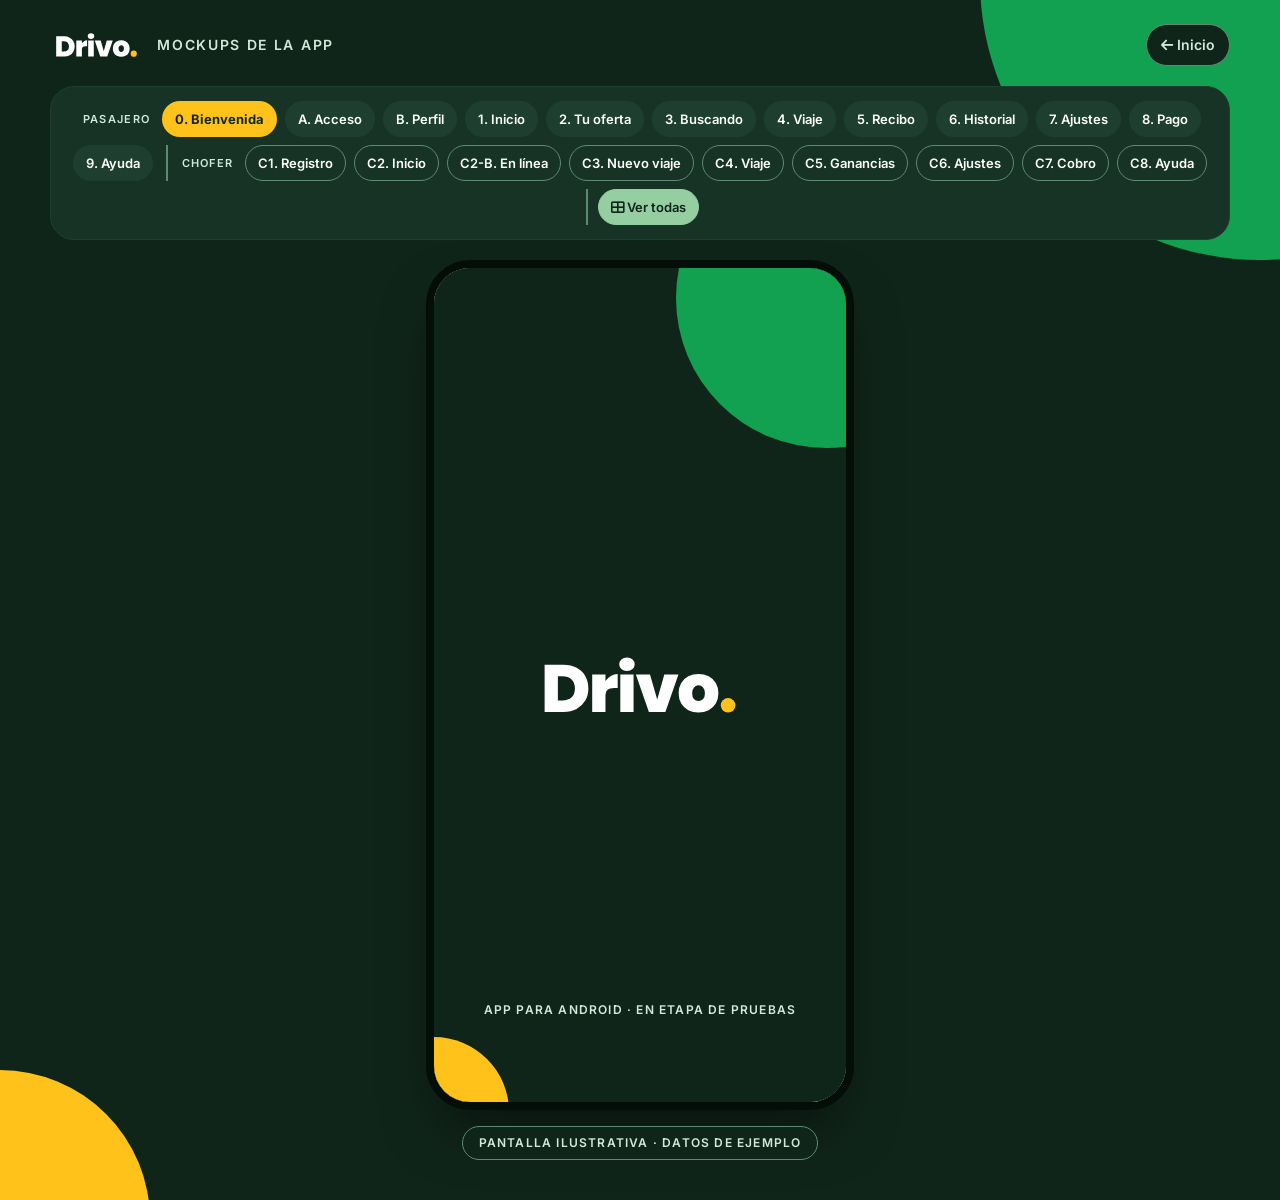
==== mockups.html @ 8c5a0e35 "Pantallas de ejemplo Drivo" ====
<!DOCTYPE html>
<html lang="es-MX" data-theme="light">
<head>
    <meta charset="UTF-8">
    <meta name="viewport" content="width=device-width, initial-scale=1.0">
    <title>Drivo · Mockups de la app</title>
    <link rel="icon" href="brand/logos/drivo-favicon.svg" type="image/svg+xml">
    <link rel="icon" href="brand/logos/drivo-favicon-32.png" sizes="32x32" type="image/png">
    <link rel="apple-touch-icon" href="brand/logos/drivo-favicon-192.png">
    <link rel="stylesheet" href="brand/drivo-tokens.css">
    <link rel="stylesheet" href="https://cdnjs.cloudflare.com/ajax/libs/font-awesome/6.4.0/css/all.min.css">
    <style>
        /* Fuentes de marca, autoalojadas (Poppins display · Inter texto) */
        @font-face { font-family: 'Poppins'; font-weight: 600; font-display: swap; src: url(brand/fonts/Poppins-SemiBold.woff2) format('woff2'); }
        @font-face { font-family: 'Poppins'; font-weight: 700; font-display: swap; src: url(brand/fonts/Poppins-Bold.woff2) format('woff2'); }
        @font-face { font-family: 'Poppins'; font-weight: 800; font-display: swap; src: url(brand/fonts/Poppins-ExtraBold.woff2) format('woff2'); }
        @font-face { font-family: 'Inter'; font-weight: 400; font-display: swap; src: url(brand/fonts/Inter-400.woff2) format('woff2'); }
        @font-face { font-family: 'Inter'; font-weight: 500; font-display: swap; src: url(brand/fonts/Inter-500.woff2) format('woff2'); }
        @font-face { font-family: 'Inter'; font-weight: 600; font-display: swap; src: url(brand/fonts/Inter-600.woff2) format('woff2'); }
        @font-face { font-family: 'Inter'; font-weight: 700; font-display: swap; src: url(brand/fonts/Inter-700.woff2) format('woff2'); }

        /* Alias locales -> tokens Drivo. Se declaran también en [data-theme] para que
           cada pantalla resuelva su tema (pasajero = claro, chofer = oscuro). */
        :root, [data-theme] {
            --bg: var(--drivo-surface);
            --surface: var(--drivo-surface-container);
            --surface-elevated: var(--drivo-surface-container-high);
            --primary: var(--drivo-primary);
            --on-primary: var(--drivo-on-primary);
            --primary-container: var(--drivo-primary-container);
            --on-primary-container: var(--drivo-on-primary-container);
            --danger: var(--drivo-error);
            --on-danger: var(--drivo-on-error);
            --danger-container: var(--drivo-error-container);
            --on-danger-container: var(--drivo-on-error-container);
            --text-main: var(--drivo-on-surface);
            --text-muted: var(--drivo-on-surface-variant);
            --border: var(--drivo-outline-variant);
            --outline: var(--drivo-outline);
            --chip-outline: var(--drivo-outline-chip);
            --radius-lg: var(--drivo-radius-lg);
            --radius-md: var(--drivo-radius-md);
            --radius-sm: var(--drivo-radius-sm);
            --transition: all var(--drivo-duration-medium) var(--drivo-easing-standard);
            color: var(--text-main);
        }
        :root, [data-theme="light"] {
            --price: var(--drivo-on-surface);
            --star: var(--drivo-yellow-700);
            --map: var(--drivo-mockup-map-light);
            --road: var(--drivo-neutral-0);
            --road-minor: var(--drivo-mockup-map-light-road);
            --route: var(--drivo-green-700);
            --dest: var(--drivo-green-950);
            --sheet: var(--drivo-surface);
            --sheet-shadow: 0 -8px 24px rgba(16, 37, 26, .12);
            --status-ok-bg: var(--drivo-success-container);
            --status-ok-fg: var(--drivo-success-onContainer);
        }
        [data-theme="dark"] {
            --price: var(--drivo-secondary);
            --star: var(--drivo-yellow-500);
            --map: var(--drivo-mockup-map-dark);
            --road: var(--drivo-mockup-map-dark-road);
            --road-minor: var(--drivo-mockup-map-dark-road-minor);
            --route: var(--drivo-green-300);
            --dest: var(--drivo-neutral-0);
            --sheet: var(--drivo-surface-container);
            --sheet-shadow: none;
            --status-ok-bg: var(--drivo-green-800);
            --status-ok-fg: var(--drivo-green-100);
        }

        * {
            margin: 0; padding: 0; box-sizing: border-box;
            font-family: var(--drivo-font-text);
            -webkit-tap-highlight-color: transparent;
        }
        h1, h2, h3, h4 { font-family: var(--drivo-font-display); font-weight: 700; letter-spacing: -.01em; }
        .price, .num { font-family: var(--drivo-font-text); font-variant-numeric: tabular-nums; font-feature-settings: 'tnum' 1; }
        .price { font-weight: 700; color: var(--price); letter-spacing: -.01em; }
        :focus-visible { outline: 3px solid var(--drivo-brand-green); outline-offset: 2px; border-radius: 8px; }

        body {
            background-color: var(--drivo-brand-night); color: var(--drivo-neutral-0);
            display: flex; flex-direction: column; justify-content: center; align-items: center;
            min-height: 100vh; padding: 24px 16px 40px; position: relative; overflow-x: hidden;
        }
        .blob { position: absolute; border-radius: 50%; z-index: 0; pointer-events: none; }
        .page-blobs { position: absolute; inset: 0; overflow: hidden; z-index: 0; pointer-events: none; }
        .page-head, .mockup-nav, #app-container, .legend, #gallery { position: relative; z-index: 1; }

        /* Encabezado de la página */
        .page-head { width: 100%; max-width: 1180px; display: flex; align-items: center; justify-content: space-between; gap: 16px; margin-bottom: 20px; }
        .page-head .brand { display: flex; align-items: center; gap: 14px; color: var(--drivo-neutral-0); text-decoration: none; }
        .page-head .brand img { height: 36px; display: block; }
        .page-head .brand span { font: 600 14px/20px var(--drivo-font-text); color: var(--drivo-brand-mint); letter-spacing: .12em; text-transform: uppercase; }
        .page-head .back { background: var(--drivo-brand-night); color: var(--drivo-brand-mint); font: 600 14px/20px var(--drivo-font-text); text-decoration: none; padding: 10px 14px; border-radius: var(--drivo-radius-full); border: 1px solid var(--drivo-outline-chip-dark); }
        .page-head .back:hover { background: #173326; }
        .page-head :focus-visible { outline-color: var(--drivo-brand-yellow); }

        /* Mockup Controller Tab */
        .mockup-nav {
            display: flex; flex-wrap: wrap; justify-content: center; align-items: center; gap: 8px;
            margin-bottom: 20px; background: #173326; border: 1px solid #1E3F2F; padding: 14px; border-radius: var(--drivo-radius-lg);
            max-width: 1180px; z-index: 100;
        }
        .mockup-nav .nav-label { font: 600 11px/16px var(--drivo-font-text); letter-spacing: .12em; text-transform: uppercase; color: var(--drivo-brand-mint); padding: 0 4px; }
        .mockup-nav button {
            background: #1E3F2F; color: var(--drivo-neutral-0); border: 1px solid transparent; padding: 8px 12px; min-height: 36px;
            border-radius: var(--drivo-radius-full); cursor: pointer; font: 600 13px/18px var(--drivo-font-text);
            transition: background var(--drivo-duration-short) var(--drivo-easing-standard);
        }
        .mockup-nav button:hover { background: #254c39; }
        .mockup-nav button.active-nav { background: var(--drivo-brand-yellow); color: var(--drivo-brand-night); font-weight: 700; }
        .mockup-nav .nav-group { display: inline-flex; flex-wrap: wrap; gap: 8px; align-items: center; border-left: 2px solid var(--drivo-outline-chip-dark); padding-left: 10px; margin-left: 5px; }
        .mockup-nav .nav-group button { background: transparent; border-color: var(--drivo-outline-chip-dark); }
        .mockup-nav .nav-group button:hover { background: #1E3F2F; }
        .mockup-nav .nav-group button.active-nav { background: var(--drivo-brand-yellow); border-color: var(--drivo-brand-yellow); }
        .mockup-nav .nav-group button.view-toggle { background: var(--drivo-green-300); border-color: var(--drivo-green-300); color: var(--drivo-brand-night); }
        .mockup-nav :focus-visible { outline-color: var(--drivo-brand-yellow); }

        .legend { background: var(--drivo-brand-night); margin-top: 16px; font: 600 12px/16px var(--drivo-font-text); letter-spacing: .1em; text-transform: uppercase; color: var(--drivo-brand-mint); border: 1px solid var(--drivo-outline-chip-dark); border-radius: var(--drivo-radius-full); padding: 8px 16px; }

        /* Mobile Container */
        #app-container {
            width: 100%; max-width: 428px; height: 850px;
            background-color: var(--bg); position: relative; overflow: hidden;
            box-shadow: 0 30px 60px -20px rgba(0,0,0,.6); border-radius: 44px; border: 8px solid var(--drivo-mockup-device);
        }

        /* Screens */
        .screen {
            display: none; position: absolute; top: 0; left: 0; width: 100%; height: 100%;
            flex-direction: column; background-color: var(--bg); color: var(--text-main);
            animation: fadeIn var(--drivo-duration-medium) var(--drivo-easing-emphasized-decelerate);
        }
        .screen.active { display: flex; }

        @keyframes fadeIn {
            from { opacity: 0; transform: scale(0.98); }
            to { opacity: 1; transform: scale(1); }
        }

        /* Mapa ilustrativo (color.mockup.*) */
        .map-bg {
            position: absolute; top: 0; left: 0; width: 100%; height: 100%;
            background:
                linear-gradient(8deg, transparent 0 46%, var(--road) 46% 48.5%, transparent 48.5% 100%),
                linear-gradient(-6deg, transparent 0 72%, var(--road) 72% 74%, transparent 74% 100%),
                linear-gradient(94deg, transparent 0 22%, var(--road) 22% 25%, transparent 25% 100%),
                linear-gradient(84deg, transparent 0 70%, var(--road) 70% 72.5%, transparent 72.5% 100%),
                repeating-linear-gradient(0deg, transparent 0 79px, var(--road-minor) 79px 83px),
                repeating-linear-gradient(90deg, transparent 0 99px, var(--road-minor) 99px 103px);
            background-color: var(--map); z-index: 0; overflow: hidden;
        }
        .map-blur { filter: blur(3px); }
        .map-car { position: absolute; width: 44px; height: 44px; margin: -22px 0 0 -22px; border-radius: 50%; border: 2px solid var(--route); display: flex; align-items: center; justify-content: center; font-size: 18px; box-shadow: 0 2px 8px rgba(16,37,26,.25); }

        /* General UI Components */
        .top-bar { display: flex; justify-content: space-between; align-items: center; padding: 20px; z-index: 10; position: relative; }
        .btn-icon { width: 48px; height: 48px; border-radius: 50%; background: var(--sheet); border: 1px solid var(--border); display: flex; justify-content: center; align-items: center; font-size: 1.1rem; cursor: pointer; color: var(--text-main); box-shadow: 0 4px 12px rgba(16,37,26,.10); flex: none; }
        .bottom-sheet {
            position: absolute; bottom: 0; left: 0; width: 100%;
            background: var(--sheet); border-top-left-radius: var(--radius-lg); border-top-right-radius: var(--radius-lg);
            padding: 20px 20px 24px; box-shadow: var(--sheet-shadow); z-index: 10;
        }
        .sheet-handle { width: 40px; height: 4px; background: var(--border); border-radius: 4px; margin: 0 auto 16px auto; }
        .btn-primary { width: 100%; min-height: var(--drivo-button-height); padding: 14px 20px; background: var(--primary); color: var(--on-primary); border: none; border-radius: var(--drivo-radius-full); font: 700 16px/24px var(--drivo-font-text); cursor: pointer; transition: var(--transition); }
        .btn-primary:hover { filter: brightness(1.06); }
        .btn-secondary { background: var(--surface-elevated); color: var(--text-main); }
        .btn-danger { background: var(--drivo-error-fg); color: var(--drivo-neutral-0); }
        .btn-outline { background: transparent; color: var(--text-main); border: 1.5px solid var(--outline); }

        /* Forms & Inputs */
        .input-group { margin-bottom: 20px; }
        .input-group label, .field-label { display: block; color: var(--text-muted); margin-bottom: 8px; font: 600 14px/20px var(--drivo-font-text); }
        .input-control { width: 100%; min-height: 48px; background: var(--bg); border: 1.5px solid var(--outline); color: var(--text-main); padding: 12px 14px; border-radius: var(--radius-sm); font: 400 16px/24px var(--drivo-font-text); outline: none; }
        .input-control::placeholder { color: var(--drivo-neutral-500); }
        [data-theme="dark"] .input-control { background: var(--surface); }
        [data-theme="dark"] .input-control::placeholder { color: var(--drivo-neutral-300); }
        .input-control:focus { border-color: var(--primary); box-shadow: 0 0 0 3px color-mix(in srgb, var(--drivo-brand-green) 35%, transparent); }

        /* Animations */
        @keyframes pulseMarker { 0% { transform: scale(1); opacity: 0.8; } 50% { transform: scale(1.5); opacity: 0.2; } 100% { transform: scale(1); opacity: 0.8; } }
        .radar-pulse-container { width: 120px; height: 120px; position: absolute; top: 40%; left: 50%; transform: translate(-50%, -50%); }
        .radar-ring { width: 100%; height: 100%; border-radius: 50%; background: var(--drivo-brand-green); position: absolute; opacity: 0; animation: radar-anim 2.5s infinite ease-out; }
        .radar-ring:nth-child(2) { animation-delay: 0.8s; }
        .radar-ring:nth-child(3) { animation-delay: 1.6s; }
        @keyframes radar-anim { 0% { transform: scale(0.1); opacity: 0.5; } 100% { transform: scale(3); opacity: 0; } }

        .pulse-logo { animation: splashPulse 2s infinite alternate var(--drivo-easing-standard); }
        @keyframes splashPulse { 0% { transform: scale(0.97); } 100% { transform: scale(1.03); } }

        /* Side Menu */
        .side-menu {
            position: absolute; top: 0; left: -100%; width: 292px; height: 100%;
            z-index: 100; transition: left var(--drivo-duration-medium) var(--drivo-easing-standard);
            display: flex; flex-direction: column; box-shadow: 8px 0 24px rgba(0,0,0,0.3);
        }
        .side-menu.open { left: 0; }
        .side-menu > div { background: var(--bg); padding: 20px; }
        .menu-overlay { position: absolute; top: 0; left: 0; width: 100%; height: 100%; background: rgba(10,23,17,0.55); z-index: 99; display: none; }
        .menu-overlay.open { display: block; }
        .menu-header { display: flex; align-items: center; gap: 15px; margin-bottom: 24px; margin-top: 20px; }
        .menu-item { display: flex; align-items: center; gap: 15px; padding: 14px 0; min-height: 48px; border-bottom: 1px solid var(--border); color: var(--text-main); cursor: pointer; font: 500 16px/24px var(--drivo-font-text); }
        .menu-item i { color: var(--text-muted); width: 24px; text-align: center; }
        .menu-item .sub { display: block; font: 400 12px/16px var(--drivo-font-text); color: var(--text-muted); margin-top: 2px; }
        .accent-link, .accent-link i { color: var(--primary) !important; font-weight: 700; }
        .danger-link, .danger-link i { color: var(--danger) !important; }

        .avatar { border-radius: 50%; background: var(--primary-container); color: var(--on-primary-container); display: flex; justify-content: center; align-items: center; flex: none; }
        .avatar-neutral { background: var(--surface-elevated); color: var(--text-muted); }
        .star { color: var(--star); }
        .muted { color: var(--text-muted); }
        .section-label { color: var(--text-muted); margin-bottom: 12px; text-transform: uppercase; font: 600 12px/16px var(--drivo-font-text); letter-spacing: .1em; }
        .pill { display: inline-flex; align-items: center; gap: 6px; border-radius: var(--drivo-radius-full); padding: 4px 10px; font: 700 12px/16px var(--drivo-font-text); }
        .pill-ok { background: var(--status-ok-bg); color: var(--status-ok-fg); }
        .pill-neutral { background: var(--surface-elevated); color: var(--text-main); }
        .pill-danger { background: var(--danger-container); color: var(--on-danger-container); }
        .pill-yellow { background: var(--drivo-brand-yellow); color: var(--drivo-brand-night); }

        /* Specific Passenger UI elements */
        .search-bar { background: var(--surface); border: 1px solid var(--border); border-radius: var(--radius-md); padding: 16px; min-height: 56px; display: flex; align-items: center; gap: 12px; color: var(--text-muted); cursor: pointer; margin-bottom: 12px; font: 500 16px/24px var(--drivo-font-text); }
        .fav-item { display: flex; align-items: center; gap: 16px; padding: 12px 0; border-bottom: 1px solid var(--border); cursor: pointer; }
        .fav-item h4 { font: 600 16px/24px var(--drivo-font-text); }
        .fav-item p { color: var(--text-muted); font-size: 0.85rem; }
        .fav-icon { width: 40px; height: 40px; border-radius: 50%; background: var(--primary-container); color: var(--on-primary-container); display: flex; justify-content: center; align-items: center; flex: none; }
        .route-inputs { background: var(--sheet); margin: 0 20px; padding: 12px 16px; border-radius: var(--radius-md); z-index: 10; position: relative; box-shadow: 0 4px 12px rgba(16,37,26,.10); }
        .input-row { display: flex; align-items: center; gap: 12px; padding: 8px 0; }
        .input-row input { flex: 1; background: transparent; border: none; color: var(--text-main); font: 600 15px/22px var(--drivo-font-text); outline: none; }
        .dot { width: 10px; height: 10px; border-radius: 50%; flex: none; display: inline-block; }
        .dot-origin { background: var(--route); }
        .dot-dest { background: var(--dest); }
        .offer-head { display: flex; justify-content: space-between; align-items: center; font: 400 14px/20px var(--drivo-font-text); color: var(--text-muted); }
        .min-chip { background: var(--primary-container); color: var(--on-primary-container); }
        .stepper { display: flex; align-items: center; justify-content: space-between; margin: 6px 0 4px; }
        .step-btn { width: 56px; height: 56px; border-radius: 50%; border: 1.5px solid var(--chip-outline); background: transparent; color: var(--text-main); font-size: 1.2rem; cursor: pointer; display: flex; align-items: center; justify-content: center; }
        .step-btn:hover { background: var(--surface); }
        .price-large { font: var(--drivo-type-price-large); font-variant-numeric: tabular-nums; font-size: 48px; line-height: 56px; }
        .slider-container { margin: 8px 0 12px; }
        input[type=range] { width: 100%; accent-color: var(--primary); }
        .range-legend { display: flex; justify-content: space-between; color: var(--text-muted); font-size: 0.8rem; margin-top: 4px; }
        .cash-pill { display: flex; gap: 8px; align-items: center; justify-content: center; min-height: 44px; border-radius: var(--radius-sm); background: var(--primary-container); color: var(--on-primary-container); font: 700 14px/20px var(--drivo-font-text); margin-bottom: 12px; }
        .driver-card { background: var(--sheet); border: 1px solid var(--border); border-radius: var(--radius-md); padding: 20px; margin-bottom: 16px; }
        .list-card { background: var(--surface); border: none; }
        .btn-reject, .btn-accept { flex: 1; min-height: 52px; padding: 14px; border-radius: var(--drivo-radius-full); font: 700 15px/20px var(--drivo-font-text); border: none; cursor: pointer; }
        .btn-reject { background: var(--surface-elevated); color: var(--text-main); margin-right: 10px; }
        .btn-accept { background: var(--primary); color: var(--on-primary); }
        .btn-sos { background: var(--drivo-error-fg); color: var(--drivo-neutral-0); border: none; border-radius: var(--drivo-radius-full); padding: 12px 18px; min-height: 48px; font: 700 14px/20px var(--drivo-font-text); z-index: 10; cursor: pointer; }
        .action-row { display: flex; justify-content: space-between; margin: 16px 0; gap: 10px; }
        .action-btn { flex: 1; background: var(--surface); min-height: 48px; padding: 12px; border-radius: var(--radius-sm); text-align: center; font: 600 14px/20px var(--drivo-font-text); cursor: pointer; }
        .action-btn i { color: var(--primary); }
        .offers-list { max-height: 500px; overflow-y: auto; padding: 10px 0; -ms-overflow-style: none; scrollbar-width: none; }
        .offers-list::-webkit-scrollbar { display: none; }
        .compact-card { padding: 15px; margin-bottom: 12px; box-shadow: 0 4px 15px rgba(0,0,0,0.15); }
        .stars-container { display: flex; justify-content: center; gap: 10px; margin: 15px 0; font-size: 2.3rem; color: var(--drivo-neutral-300); cursor: pointer; }
        .stars-container i.active { color: var(--star); }
        .chip-time { white-space: nowrap; flex: none; background: var(--primary); color: var(--on-primary); padding: 4px 10px; border-radius: var(--drivo-radius-full); font: 700 13px/18px var(--drivo-font-text); }

        /* Splash & Auth */
        .splash-container { display: flex; flex-direction: column; justify-content: center; align-items: center; height: 100%; background: var(--drivo-brand-night); position: relative; overflow: hidden; }
        .splash-container .splash-logo { width: 220px; display: block; }
        .splash-foot { position: absolute; bottom: 84px; left: 0; right: 0; text-align: center; color: var(--drivo-brand-mint); font: 600 12px/16px var(--drivo-font-text); letter-spacing: .1em; text-transform: uppercase; }
        .otp-container { display: flex; justify-content: space-between; gap: 10px; margin: 12px 0; }
        .otp-box { width: 64px; height: 72px; background: var(--bg); border: 1.5px solid var(--outline); border-radius: var(--radius-md); font: 700 2rem var(--drivo-font-text); font-variant-numeric: tabular-nums; text-align: center; color: var(--text-main); outline: none; }
        .otp-box:focus { border-color: var(--primary); box-shadow: 0 0 0 3px color-mix(in srgb, var(--drivo-brand-green) 35%, transparent); }
        .avatar-upload { width: 104px; height: 104px; background: var(--surface); border: 2px dashed var(--outline); border-radius: 50%; display: flex; justify-content: center; align-items: center; margin: 0 auto 30px auto; color: var(--text-muted); font-size: 2rem; cursor: pointer; position: relative; }
        .avatar-badge { position: absolute; bottom: 0; right: 0; background: var(--primary); color: var(--on-primary); width: 34px; height: 34px; border-radius: 50%; display: flex; justify-content: center; align-items: center; font-size: 0.95rem; border: 3px solid var(--bg); }

        /* ================= DRIVER SPECIFIC CSS ================= */
        .step-card { background: var(--surface); border: 1px solid var(--border); border-radius: var(--radius-md); padding: 15px; margin-bottom: 12px; }
        .step-header { display: flex; justify-content: space-between; align-items: center; font: 600 16px/24px var(--drivo-font-text); color: var(--text-main); }
        .step-header > span:first-child { display: flex; align-items: center; }
        .step-header .step-badge { background: var(--primary); color: var(--on-primary); border-radius: 50%; width: 26px; height: 26px; display: inline-flex; justify-content: center; align-items: center; font: 700 13px/1 var(--drivo-font-text); margin-right: 10px; flex: none; }
        .step-card.collapsed .step-header { color: var(--text-muted); }
        .step-card.collapsed .step-badge { background: var(--surface-elevated); color: var(--text-main); }
        .upload-box { border: 1.5px dashed var(--chip-outline); border-radius: var(--radius-sm); padding: 15px; text-align: center; color: var(--text-muted); cursor: pointer; margin-top: 10px; background: var(--bg); font: 500 14px/20px var(--drivo-font-text); }
        .upload-box i { color: var(--primary); font-size: 1.2rem; margin-bottom: 4px; }
        .wallet-badge { background: var(--sheet); color: var(--text-main); padding: 10px 16px; min-height: 44px; border-radius: var(--drivo-radius-full); font: 700 14px/20px var(--drivo-font-text); border: 1px solid var(--border); display: flex; align-items: center; gap: 8px; cursor: pointer; }
        .wallet-badge i { color: var(--primary); }
        .driver-bg { background-color: var(--bg); }
        .btn-offline { background: transparent; color: var(--text-main); border: 1.5px solid var(--outline) !important; }
        .btn-online { background: var(--primary); color: var(--on-primary); }

        .driver-request-card { background: var(--sheet); border: 1px solid #1E3F2F; border-radius: var(--radius-lg); padding: 18px; box-shadow: 0 10px 25px rgba(0,0,0,0.35); }
        .kicker { font: 700 12px/16px var(--drivo-font-text); color: var(--text-muted); letter-spacing: .08em; text-transform: uppercase; }
        .timer-track { height: 4px; border-radius: 4px; background: var(--surface-elevated); margin-top: 8px; overflow: hidden; }
        .timer-fill { width: 100%; height: 100%; background: var(--drivo-brand-yellow); border-radius: 4px; animation: shrinkBar 15s linear forwards; }
        .route-line { border-left: 2px dashed var(--chip-outline); margin-left: 5px; padding-left: 20px; padding-bottom: 0; position: relative; }
        .route-line::before { content: ''; position: absolute; left: -6px; top: 4px; width: 10px; height: 10px; border-radius: 50%; background: var(--route); }
        .route-line::after { content: ''; position: absolute; left: -6px; bottom: 5px; width: 10px; height: 10px; border-radius: 50%; background: var(--dest); }
        .route-line .place { color: var(--text-main); font: 600 15px/20px var(--drivo-font-text); margin-bottom: 2px; }
        .route-line .meta { color: var(--text-muted); font: 400 13px/18px var(--drivo-font-text); margin-bottom: 12px; }

        .counter-offer-row { display: grid; grid-template-columns: repeat(3, 1fr); gap: 8px; margin-top: 8px; }
        .offer-btn { min-height: 48px; padding: 12px; border: 1.5px solid var(--chip-outline); border-radius: var(--radius-sm); background: transparent; color: var(--text-main); cursor: pointer; font: 700 16px/20px var(--drivo-font-text); font-variant-numeric: tabular-nums; text-align: center; }
        .offer-btn:hover { background: var(--surface-elevated); }
        .offer-btn.highlight { border-color: var(--drivo-brand-yellow); color: var(--drivo-brand-yellow); }

        .tile { flex: 1; background: var(--surface-elevated); padding: 12px; border-radius: var(--radius-sm); text-align: center; }
        .tile p { color: var(--text-muted); font-size: 0.85rem; }
        .tile .price { font-size: 1.4rem; margin-top: 4px; display: block; }
        .sos-card { background: var(--danger-container); border: 1px solid var(--danger); padding: 20px; border-radius: var(--radius-md); text-align: center; margin-bottom: 28px; }
        .sos-card h3 { color: var(--on-danger-container); margin-bottom: 5px; }
        .sos-card p { color: var(--on-danger-container); font-size: 0.9rem; margin-bottom: 15px; }
        .sos-icon { width: 60px; height: 60px; border-radius: 50%; background: var(--drivo-error-fg); display: flex; justify-content: center; align-items: center; margin: 0 auto 15px auto; color: var(--drivo-neutral-0); font-size: 1.6rem; }
        .page-title { margin: 0; font: var(--drivo-type-title-large); }
        .fine { font: 400 12px/16px var(--drivo-font-text); color: var(--text-muted); }

        /* ================= VISTA DE TODAS LAS PANTALLAS ================= */
        #gallery { display: none; width: 100%; max-width: 1880px; grid-template-columns: repeat(auto-fill, 428px); gap: 48px 32px; justify-content: center; margin-top: 8px; }
        body.gallery #gallery { display: grid; }
        body.gallery #app-container, body.gallery .legend { display: none; }
        .g-item { display: flex; flex-direction: column; align-items: center; gap: 12px; }
        .g-phone { width: 428px; height: 850px; border: 8px solid var(--drivo-mockup-device); border-radius: 44px; overflow: hidden; position: relative; background: var(--drivo-mockup-device); box-shadow: 0 30px 60px -20px rgba(0,0,0,.6); }
        .g-phone .screen { display: flex; animation: none; border-radius: 36px; overflow: hidden; }
        .g-phone .screen[style*="overflow-y"] { overflow-y: auto !important; }
        .g-cap { text-align: center; }
        .g-cap b { display: block; font: 700 16px/24px var(--drivo-font-display); color: var(--drivo-neutral-0); }
        .g-cap span { font: 600 11px/16px var(--drivo-font-text); letter-spacing: .1em; text-transform: uppercase; color: var(--drivo-brand-mint); }

        @media (max-width: 480px) {
            body { padding: 12px 8px 24px; }
            .page-head .brand span { display: none; }
            .page-blobs .blob:last-child { display: none; }
            #app-container { height: 780px; border-width: 6px; border-radius: 36px; }
            #gallery { grid-template-columns: 1fr; }
            .g-item { width: 100%; }
            .g-phone { width: 100%; max-width: 428px; height: 780px; }
        }
    </style>
</head>
<body>
    <div class="page-blobs" aria-hidden="true">
        <div class="blob" style="width:560px;height:560px;right:-260px;top:-300px;background:var(--drivo-brand-green)"></div>
        <div class="blob" style="width:300px;height:300px;left:-150px;bottom:-170px;background:var(--drivo-brand-yellow)"></div>
    </div>

    <header class="page-head">
        <a class="brand" href="index.html"><img src="brand/logos/drivo-logo-claro.svg" alt="Drivo"><span>Mockups de la app</span></a>
        <a class="back" href="index.html"><i class="fa-solid fa-arrow-left"></i> Inicio</a>
    </header>

    <div class="mockup-nav">
        <!-- Passenger Nav -->
        <span class="nav-label">Pasajero</span>
        <button id="nav-0" class="active-nav" onclick="showScreen('0')">0. Bienvenida</button>
        <button id="nav-A" onclick="showScreen('A')">A. Acceso</button>
        <button id="nav-B" onclick="showScreen('B')">B. Perfil</button>
        <button id="nav-1" onclick="showScreen('1')">1. Inicio</button>
        <button id="nav-2" onclick="showScreen('2')">2. Tu oferta</button>
        <button id="nav-3" onclick="showScreen('3')">3. Buscando</button>
        <button id="nav-4" onclick="showScreen('4')">4. Viaje</button>
        <button id="nav-5" onclick="showScreen('5')">5. Recibo</button>
        <button id="nav-6" onclick="showScreen('6')">6. Historial</button>
        <button id="nav-7" onclick="showScreen('7')">7. Ajustes</button>
        <button id="nav-8" onclick="showScreen('8')">8. Pago</button>
        <button id="nav-9" onclick="showScreen('9')">9. Ayuda</button>

        <!-- Driver Nav -->
        <span class="nav-group">
            <span class="nav-label">Chofer</span>
            <button id="nav-C1" onclick="showScreen('C1')">C1. Registro</button>
            <button id="nav-C2" onclick="showScreen('C2')">C2. Inicio</button>
            <button id="nav-C2B" onclick="showScreen('C2B')">C2-B. En línea</button>
            <button id="nav-C3" onclick="showScreen('C3')">C3. Nuevo viaje</button>
            <button id="nav-C4" onclick="showScreen('C4')">C4. Viaje</button>
            <button id="nav-C5" onclick="showScreen('C5')">C5. Ganancias</button>
            <button id="nav-C6" onclick="showScreen('C6')">C6. Ajustes</button>
            <button id="nav-C7" onclick="showScreen('C7')">C7. Cobro</button>
            <button id="nav-C8" onclick="showScreen('C8')">C8. Ayuda</button>
        </span>
        <span class="nav-group">
            <button class="view-toggle" id="view-toggle" onclick="toggleGallery()"><i class="fa-solid fa-table-cells-large"></i> Ver todas</button>
        </span>
    </div>

    <div id="app-container">

        <!-- ================= SIDE MENU ================= -->
        <div class="menu-overlay" onclick="toggleMenu()"></div>
        <div class="side-menu" id="side-menu">

            <!-- MENU PASAJERO -->
            <div id="menu-passenger" data-theme="light" style="display: flex; flex-direction: column; height: 100%;">
                <div class="menu-header">
                    <div class="avatar" style="width: 52px; height: 52px; font-size: 1.4rem;"><i class="fa-solid fa-user"></i></div>
                    <div>
                        <h3 style="margin:0;">Ana Ejemplo</h3>
                        <p class="muted num" style="font-size: 0.85rem;"><i class="fa-solid fa-star star"></i> 5.0</p>
                    </div>
                </div>
                <div class="menu-item" onclick="showScreen('1'); toggleMenu();"><i class="fa-solid fa-house"></i> Inicio</div>
                <div class="menu-item" onclick="showScreen('6'); toggleMenu();"><i class="fa-solid fa-clock-rotate-left"></i> Mis viajes</div>
                <div class="menu-item" onclick="showScreen('8'); toggleMenu();"><i class="fa-solid fa-wallet"></i> Promociones y pago</div>
                <div class="menu-item" onclick="showScreen('7'); toggleMenu();"><i class="fa-solid fa-gear"></i> Ajustes</div>
                <div class="menu-item" onclick="showScreen('9'); toggleMenu();"><i class="fa-solid fa-headset"></i> Ayuda y seguridad</div>

                <div style="margin-top: 20px; border-top: 1px solid var(--border); padding-top: 12px;">
                    <!-- Toggle to Driver Mode -->
                    <div class="menu-item accent-link" style="border: none;" onclick="setAppMode('driver'); showScreen('C2'); toggleMenu();">
                        <i class="fa-solid fa-car-side"></i> Cambiar a modo chofer
                    </div>
                </div>

                <div style="margin-top: auto; padding-bottom: 20px;">
                    <div class="menu-item danger-link" style="border: none;" onclick="toggleMenu()"><i class="fa-solid fa-arrow-right-from-bracket"></i> Cerrar sesión</div>
                </div>
            </div>

            <!-- MENU CONDUCTOR -->
            <div id="menu-driver" data-theme="dark" style="display: none; flex-direction: column; height: 100%;">
                <div class="menu-header" style="background: var(--surface); padding: 12px; border-radius: var(--radius-md);">
                    <div class="avatar" style="width: 52px; height: 52px; font-size: 1.4rem;"><i class="fa-solid fa-car"></i></div>
                    <div>
                        <h3 style="margin:0;">Ana Ejemplo</h3>
                        <p class="muted num" style="font-size: 0.85rem;"><i class="fa-solid fa-star star"></i> 4.9 · Chofer</p>
                    </div>
                </div>
                <div class="menu-item" onclick="showScreen('C2'); toggleMenu();"><i class="fa-solid fa-satellite-dish"></i> Inicio</div>
                <div class="menu-item" onclick="showScreen('C5'); toggleMenu();"><i class="fa-solid fa-chart-line"></i> Ganancias e historial</div>
                <div class="menu-item" onclick="showScreen('C6'); toggleMenu();"><i class="fa-solid fa-gear"></i> Ajustes y auto</div>
                <div class="menu-item" onclick="showScreen('C8'); toggleMenu();"><i class="fa-solid fa-headset"></i> Seguridad y S.O.S</div>

                <div style="margin-top: 20px; border-top: 1px solid var(--border); padding-top: 12px;">
                    <!-- Toggle to Passenger Mode -->
                    <div class="menu-item accent-link" style="border: none;" onclick="setAppMode('passenger'); showScreen('1'); toggleMenu();">
                        <i class="fa-solid fa-user"></i> Cambiar a modo pasajero
                    </div>
                </div>
            </div>

        </div>

        <!-- ================= PASAJERO: SCREEN 0: SPLASH ================= -->
        <div id="screen-0" class="screen active" data-theme="dark" data-label="0. Bienvenida">
            <div class="splash-container">
                <div class="blob" style="position:absolute;width:300px;height:300px;right:-130px;top:-120px;background:var(--drivo-brand-green)"></div>
                <div class="blob" style="position:absolute;width:150px;height:150px;left:-75px;bottom:-85px;background:var(--drivo-brand-yellow)"></div>
                <div class="pulse-logo">
                    <img class="splash-logo" src="brand/logos/drivo-logo-claro.svg" alt="Drivo">
                </div>
                <p class="splash-foot">App para Android · En etapa de pruebas</p>
            </div>
        </div>

        <!-- ================= PASAJERO: SCREEN A: AUTH / OTP ================= -->
        <div id="screen-A" class="screen" data-theme="light" data-label="A. Acceso" style="padding: 30px;">
            <div style="margin-top: 50px; margin-bottom: 36px;">
                <h1 style="font: var(--drivo-type-headline-medium); margin-bottom: 10px;">Ingresa tu celular</h1>
                <p class="muted">Te mandamos un código por SMS para verificar tu cuenta.</p>
            </div>
            <div class="input-group">
                <label for="tel-a">Número de celular</label>
                <div style="display: flex; gap: 10px;">
                    <select class="input-control num" style="width: 88px; appearance: none; text-align: center;" aria-label="Lada"><option>+52</option></select>
                    <input id="tel-a" type="tel" class="input-control num" placeholder="10 dígitos">
                </div>
            </div>
            <div style="margin-top: 28px;">
                <label class="field-label">Código de verificación</label>
                <div class="otp-container">
                    <input type="text" class="otp-box" maxlength="1" value="7" aria-label="Dígito 1">
                    <input type="text" class="otp-box" maxlength="1" value="2" aria-label="Dígito 2">
                    <input type="text" class="otp-box" maxlength="1" placeholder="-" aria-label="Dígito 3">
                    <input type="text" class="otp-box" maxlength="1" placeholder="-" aria-label="Dígito 4">
                </div>
            </div>
            <div style="margin-top: auto; padding-bottom: 20px;">
                <button class="btn-primary" onclick="showScreen('B')">Verificar y continuar</button>
            </div>
        </div>

        <!-- ================= PASAJERO: SCREEN B: PROFILE ================= -->
        <div id="screen-B" class="screen" data-theme="light" data-label="B. Perfil" style="padding: 30px;">
            <div style="margin-top: 40px; margin-bottom: 28px; text-align: center;">
                <h2 style="font: var(--drivo-type-headline-small); margin-bottom: 8px;">Completa tu perfil</h2>
                <p class="muted" style="font-size: 0.95rem;">Así tu chofer sabe a quién recoge.</p>
            </div>
            <div class="avatar-upload">
                <i class="fa-solid fa-user"></i>
                <div class="avatar-badge"><i class="fa-solid fa-camera"></i></div>
            </div>
            <div class="input-group"><label for="name-b">Nombre completo</label><input id="name-b" type="text" class="input-control" placeholder="Ej. Ana Ejemplo"></div>
            <div class="input-group"><label for="mail-b">Correo (opcional)</label><input id="mail-b" type="email" class="input-control" placeholder="ana@ejemplo.com"></div>
            <div style="margin-top: auto; padding-bottom: 20px;"><button class="btn-primary" onclick="showScreen('1')">Guardar y empezar</button></div>
        </div>

        <!-- ================= PASAJERO: SCREEN 1: HOME ================= -->
        <div id="screen-1" class="screen" data-theme="light" data-label="1. Inicio">
            <div class="map-bg">
                <div style="position: absolute; top: 34%; left: 50%; transform: translate(-50%, -50%); display: flex; justify-content: center; align-items: center;">
                    <div style="width: 100px; height: 100px; background: color-mix(in srgb, var(--drivo-brand-green) 15%, transparent); border-radius: 50%; border: 1px solid color-mix(in srgb, var(--drivo-brand-green) 40%, transparent); animation: pulseMarker 3s infinite;"></div>
                    <div style="position: absolute; width: 22px; height: 22px; background: var(--route); border-radius: 50%; border: 3px solid white; box-shadow: 0 2px 8px rgba(16,37,26,0.35);"></div>
                </div>
            </div>
            <div class="top-bar">
                <div class="btn-icon" onclick="toggleMenu()" role="button" tabindex="0" aria-label="Abrir menú"><i class="fa-solid fa-bars"></i></div>
                <div style="background: var(--sheet); border-radius: var(--drivo-radius-full); padding: 8px 14px; display: flex; gap: 8px; align-items: center; font: 700 13px/18px var(--drivo-font-text); box-shadow: 0 4px 12px rgba(16,37,26,.10);"><img src="brand/logos/drivo-logo-primario.svg" alt="Drivo" style="height: 20px;"> Pasajero</div>
                <div class="btn-icon" role="button" tabindex="0" aria-label="Centrar mapa"><i class="fa-solid fa-location-crosshairs"></i></div>
            </div>
            <div class="bottom-sheet">
                <div class="sheet-handle"></div>
                <h2 style="font: var(--drivo-type-headline-small); margin-bottom: 14px;">¡Hola, Ana!</h2>
                <div class="search-bar" onclick="showScreen('2')">
                    <i class="fa-solid fa-magnifying-glass"></i> ¿A dónde vamos?
                </div>
                <div class="fav-item" onclick="showScreen('2')">
                    <div class="fav-icon"><i class="fa-solid fa-house"></i></div>
                    <div><h4>Casa</h4><p>Av. Principal 123</p></div>
                </div>
                <div class="fav-item" style="border: none;" onclick="showScreen('2')">
                    <div class="fav-icon"><i class="fa-solid fa-briefcase"></i></div>
                    <div><h4>Trabajo</h4><p>Parque industrial</p></div>
                </div>
                <button class="btn-primary" style="margin-top: 10px;" onclick="showScreen('2')">Nuevo viaje</button>
            </div>
        </div>

        <!-- ================= PASAJERO: SCREEN 2: CONFIGURATION ================= -->
        <div id="screen-2" class="screen" data-theme="light" data-label="2. Tu oferta">
            <div class="map-bg">
                <svg width="100%" height="100%" style="position: absolute; top: 0; left: 0;">
                    <path d="M 100,270 Q 260,240 320,420" stroke="var(--route)" stroke-width="5" fill="none" stroke-linecap="round" />
                    <circle cx="100" cy="270" r="9" fill="var(--route)" stroke="white" stroke-width="3" />
                    <circle cx="320" cy="420" r="9" fill="var(--dest)" stroke="white" stroke-width="3" />
                    <rect x="190" y="262" width="70" height="28" rx="14" fill="white" stroke="var(--border)" stroke-width="1"/>
                    <text x="225" y="281" font-size="13" fill="#10251A" font-weight="700" text-anchor="middle" font-family="Inter">9 min</text>
                </svg>
            </div>
            <div class="top-bar"><div class="btn-icon" onclick="showScreen('1')" role="button" tabindex="0" aria-label="Regresar"><i class="fa-solid fa-arrow-left"></i></div></div>
            <div class="route-inputs">
                <div class="input-row"><span class="dot dot-origin"></span><input type="text" value="Mi ubicación actual" readonly aria-label="Origen"></div>
                <div style="color: var(--primary); font: 600 13px/18px var(--drivo-font-text); padding: 6px 0 6px 22px;"><i class="fa-solid fa-plus"></i> Añadir parada</div>
                <div class="input-row"><span class="dot dot-dest"></span><input type="text" value="Central de autobuses" aria-label="Destino"></div>
            </div>
            <div class="bottom-sheet">
                <div class="sheet-handle"></div>
                <div class="offer-head">
                    <span>Tu oferta</span>
                    <span class="pill min-chip num">Mínimo $40</span>
                </div>
                <div class="stepper">
                    <button class="step-btn" onclick="stepOffer(-5)" aria-label="Bajar 5 pesos"><i class="fa-solid fa-minus"></i></button>
                    <div class="price price-large" id="offer-amount" aria-live="polite">$60</div>
                    <button class="step-btn" onclick="stepOffer(5)" aria-label="Subir 5 pesos"><i class="fa-solid fa-plus"></i></button>
                </div>
                <div class="slider-container">
                    <input type="range" id="offer-range" min="40" max="200" step="5" value="60" oninput="setOffer(this.value)" aria-label="Ajustar tu oferta">
                    <div class="range-legend num"><span>Mínimo $40</span><span>Sugerido para esta ruta: $60</span></div>
                </div>
                <div class="cash-pill"><i class="fa-solid fa-money-bill-wave"></i> Pagas en efectivo</div>
                <button class="btn-primary" onclick="showScreen('3')">Pedir viaje</button>
            </div>
        </div>

        <!-- ================= PASAJERO: SCREEN 3: RADAR (SECUENCIAL) ================= -->
        <div id="screen-3" class="screen" data-theme="light" data-label="3. Buscando chofer">
            <div class="map-bg map-blur">
                <div class="radar-pulse-container"><div class="radar-ring"></div><div class="radar-ring"></div><div class="radar-ring"></div></div>
            </div>
            <div class="top-bar"><div class="btn-icon" onclick="showScreen('2')" role="button" tabindex="0" aria-label="Cancelar"><i class="fa-solid fa-xmark"></i></div></div>
            <div style="text-align: center; position: relative; z-index: 5;"><span class="pill" style="background: var(--sheet); color: var(--text-main); padding: 10px 16px; font-size: 14px; box-shadow: 0 4px 12px rgba(16,37,26,.12);"><i class="fa-solid fa-hourglass-half" style="color: var(--primary);"></i> Buscando chofer…</span></div>
            <div class="bottom-sheet" style="background: transparent; box-shadow: none;">
                <p style="text-align: center; margin-bottom: 10px;"><span class="pill pill-yellow num">Contraoferta 1 de 3</span></p>
                <div class="driver-card" style="box-shadow: 0 10px 25px rgba(16,37,26,.18); overflow: hidden;">
                    <div style="height: 4px; background: var(--primary); width: 60%; margin: -20px -20px 16px -20px;"></div>
                    <div style="display: flex; gap: 14px; margin-bottom: 14px; align-items: center;">
                        <div class="avatar avatar-neutral" style="width: 50px; height: 50px; font-size: 1.4rem;"><i class="fa-solid fa-user"></i></div>
                        <div><h4 style="font: 600 16px/22px var(--drivo-font-text);">Beto Muestra <span class="num muted" style="font-size: 0.85rem;"><i class="fa-solid fa-star star"></i> 4.9</span></h4><p class="muted" style="font-size: 0.85rem;">Nissan Versa blanco · ABC-123</p></div>
                        <div class="chip-time num" style="margin-left: auto;">4 min</div>
                    </div>
                    <p style="text-align: center;" class="kicker">Contraoferta del chofer</p>
                    <h2 class="price" style="text-align: center; font-size: 2.6rem; margin: 6px 0 2px 0;">$65</h2>
                    <p class="muted num" style="text-align: center; font-size: 0.85rem; margin-bottom: 16px;">Tu oferta: $60 · pagas en efectivo</p>
                    <div style="display: flex;">
                        <button class="btn-reject" onclick="alert('Buscando la siguiente oferta…')"><i class="fa-solid fa-xmark"></i> Rechazar</button>
                        <button class="btn-accept num" onclick="showScreen('4')"><i class="fa-solid fa-check"></i> Aceptar $65</button>
                    </div>
                </div>
            </div>
        </div>

        <!-- ================= PASAJERO: SCREEN 4: ACTIVE RIDE ================= -->
        <div id="screen-4" class="screen" data-theme="light" data-label="4. Viaje">
            <div class="map-bg">
                <svg width="100%" height="100%" style="position: absolute; top: 0; left: 0;">
                    <path d="M 80,100 C 150,150 100,400 220,500" stroke="var(--drivo-green-200)" stroke-width="6" fill="none" stroke-linecap="round" />
                    <path d="M 80,100 C 150,150 100,400 220,500" stroke="var(--route)" stroke-width="6" fill="none" stroke-dasharray="600" stroke-dashoffset="300" stroke-linecap="round" />
                    <circle cx="220" cy="500" r="25" fill="var(--drivo-brand-green)" fill-opacity="0.2" />
                    <circle cx="220" cy="500" r="9" fill="var(--route)" stroke="white" stroke-width="3" />
                </svg>
                <div class="map-car" style="left: 130px; top: 260px; background: white; color: var(--route);"><i class="fa-solid fa-car"></i></div>
            </div>
            <div class="top-bar"><button class="btn-sos"><i class="fa-solid fa-shield-halved"></i> S.O.S</button><span class="pill pill-ok" style="padding: 8px 12px; font-size: 13px;"><i class="fa-solid fa-car-side"></i> En camino</span></div>
            <div class="bottom-sheet">
                <div class="sheet-handle"></div>
                <div style="display: flex; gap: 14px; align-items: center;">
                    <div class="avatar" style="width: 50px; height: 50px; font-size: 1.4rem;"><i class="fa-solid fa-user"></i></div>
                    <div><h4 style="font: 600 16px/22px var(--drivo-font-text);">Beto Muestra <span class="num muted" style="font-size: 0.85rem;"><i class="fa-solid fa-star star"></i> 4.9</span></h4><p class="muted" style="font-size: 0.85rem;">Nissan Versa blanco · ABC-123</p></div>
                    <div class="pill pill-neutral num" style="margin-left: auto;">2 min</div>
                </div>
                <div class="action-row">
                    <div class="action-btn"><i class="fa-solid fa-phone"></i> Llamar</div>
                    <div class="action-btn"><i class="fa-solid fa-comment-dots"></i> Mensaje</div>
                    <div class="action-btn"><i class="fa-solid fa-share-nodes"></i> Compartir</div>
                </div>
                <div style="background: var(--surface); padding: 14px; border-radius: var(--radius-md); text-align: center; margin-bottom: 14px;">
                    <p class="muted" style="font-size: 0.9rem;">Precio acordado · pagas en efectivo</p>
                    <h2 class="price" style="margin-top: 4px; font-size: 2rem;">$65</h2>
                </div>
                <button class="btn-primary btn-outline" style="color: var(--danger); border-color: var(--danger);" onclick="showScreen('5')">Terminar viaje</button>
            </div>
        </div>

        <!-- ================= PASAJERO: SCREEN 5: RECEIPT & RATING ================= -->
        <div id="screen-5" class="screen" data-theme="light" data-label="5. Recibo" style="padding: 25px; overflow-y: auto;">
            <div style="text-align: center; margin-top: 26px; margin-bottom: 20px;">
                <div style="width: 80px; height: 80px; background: var(--drivo-brand-green); border-radius: 50%; display: flex; justify-content: center; align-items: center; margin: 0 auto 15px auto; color: white; font-size: 2.3rem;"><i class="fa-solid fa-check"></i></div>
                <h2 style="font: var(--drivo-type-headline-small);">¡Llegaste a tu destino!</h2><p class="muted" style="font-size: 0.9rem; margin-top: 5px;">Viaje con Beto Muestra</p>
            </div>
            <div style="background: var(--surface); padding: 20px; border-radius: var(--radius-md); text-align: center; margin-bottom: 24px;">
                <p class="muted" style="font-size: 0.9rem;">Pagaste en efectivo</p><h1 class="price" style="margin: 6px 0 0; font-size: 2.6rem;">$65</h1>
            </div>
            <h3 style="text-align: center; font: var(--drivo-type-title-large);">¿Cómo fue tu viaje?</h3>
            <div class="stars-container" role="img" aria-label="5 de 5 estrellas"><i class="fa-solid fa-star active"></i><i class="fa-solid fa-star active"></i><i class="fa-solid fa-star active"></i><i class="fa-solid fa-star active"></i><i class="fa-solid fa-star active"></i></div>
            <div class="input-group" style="margin-top: 12px;"><label for="c-5">Deja un comentario (opcional)</label><textarea id="c-5" class="input-control" rows="3" placeholder="Buen viaje, auto limpio…"></textarea></div>
            <div style="margin-top: 16px; padding-bottom: 20px;"><button class="btn-primary" onclick="showScreen('1')">Enviar y volver al inicio</button></div>
        </div>

        <!-- ================= PASAJERO: SCREEN 6: HISTORIAL ================= -->
        <div id="screen-6" class="screen" data-theme="light" data-label="6. Historial" style="padding: 20px; overflow-y: auto;">
            <div class="top-bar" style="padding: 10px 0 20px 0;">
                <div class="btn-icon" onclick="showScreen('1')" role="button" tabindex="0" aria-label="Regresar"><i class="fa-solid fa-arrow-left"></i></div>
                <h3 class="page-title">Mis viajes</h3>
                <div style="width: 48px;"></div>
            </div>

            <div class="driver-card" style="padding: 16px;">
                <div style="display: flex; justify-content: space-between; margin-bottom: 12px;">
                    <span class="muted num" style="font-size: 0.85rem;">Hoy, 14:30</span>
                    <span class="price">$65.00</span>
                </div>
                <div class="route-line">
                    <p class="place">Parque central</p>
                    <p class="meta">Origen</p>
                    <p class="place">Central de autobuses</p>
                </div>
                <div style="margin-top: 14px; border-top: 1px solid var(--border); padding-top: 10px; display: flex; align-items: center; gap: 10px;">
                    <div class="avatar avatar-neutral" style="width: 30px; height: 30px; font-size: 0.8rem;"><i class="fa-solid fa-user"></i></div>
                    <span class="muted" style="font-size: 0.9rem;">Beto Muestra (Nissan Versa)</span>
                </div>
            </div>

            <div class="driver-card" style="padding: 16px;">
                <div style="display: flex; justify-content: space-between; margin-bottom: 12px;">
                    <span class="muted num" style="font-size: 0.85rem;">Ayer, 09:15</span>
                    <span class="pill pill-danger"><i class="fa-solid fa-ban"></i> Cancelado</span>
                </div>
                <div class="route-line">
                    <p class="place">Casa</p>
                    <p class="meta">Origen</p>
                    <p class="place">Centro</p>
                </div>
            </div>
        </div>

        <!-- ================= PASAJERO: SCREEN 7: CONFIGURACIÓN ================= -->
        <div id="screen-7" class="screen" data-theme="light" data-label="7. Ajustes" style="padding: 20px; overflow-y: auto;">
            <div class="top-bar" style="padding: 10px 0 20px 0;">
                <div class="btn-icon" onclick="showScreen('1')" role="button" tabindex="0" aria-label="Regresar"><i class="fa-solid fa-arrow-left"></i></div>
                <h3 class="page-title">Ajustes</h3>
                <div style="width: 48px;"></div>
            </div>

            <div style="display: flex; align-items: center; gap: 15px; margin-bottom: 28px; padding: 16px; background: var(--surface); border-radius: var(--radius-md);">
                <div class="avatar" style="width: 60px; height: 60px; font-size: 1.6rem;"><i class="fa-solid fa-user"></i></div>
                <div style="flex: 1;">
                    <h3 style="margin:0; font: var(--drivo-type-title-large); font-size: 20px;">Ana Ejemplo</h3>
                    <p class="muted num" style="font-size: 0.85rem;">+52 ••• ••• 4567</p>
                </div>
                <i class="fa-solid fa-pen muted"></i>
            </div>

            <h4 class="section-label">Cuenta</h4>
            <div class="driver-card list-card" style="padding: 0 16px;">
                <div class="menu-item"><i class="fa-solid fa-location-dot"></i> Mis lugares (2 guardados)</div>
                <div class="menu-item"><i class="fa-solid fa-wallet"></i> Forma de pago</div>
                <div class="menu-item" style="border: none;"><i class="fa-solid fa-shield-halved"></i> Seguridad y emergencias</div>
            </div>
        </div>
        <!-- ================= PASAJERO: SCREEN 8: PROMOS Y PAGO ================= -->
        <div id="screen-8" class="screen" data-theme="light" data-label="8. Pago" style="padding: 20px; overflow-y: auto;">
            <div class="top-bar" style="padding: 10px 0 20px 0;">
                <div class="btn-icon" onclick="showScreen('1')" role="button" tabindex="0" aria-label="Regresar"><i class="fa-solid fa-arrow-left"></i></div>
                <h3 class="page-title">Promociones y pago</h3>
                <div style="width: 48px;"></div>
            </div>

            <div class="driver-card" style="padding: 22px; text-align: center; margin-bottom: 24px; background: var(--drivo-brand-night); border: none; position: relative; overflow: hidden;">
                <div class="blob" style="position:absolute;width:120px;height:120px;right:-50px;top:-50px;background:var(--drivo-brand-green)"></div>
                <i class="fa-solid fa-gift" style="font-size: 2.2rem; color: var(--drivo-brand-yellow); margin-bottom: 10px; position: relative;"></i>
                <h3 style="color: white; margin-bottom: 5px; position: relative;">Tienes 2 cupones activos</h3>
                <p style="color: var(--drivo-brand-mint); font-size: 0.9rem; position: relative;">Aplican en tu próximo viaje</p>
                <button class="btn-primary" style="background: var(--drivo-brand-yellow); color: var(--drivo-brand-night); min-height: 44px; padding: 10px 18px; margin-top: 15px; font-size: 0.9rem; width: auto; display: inline-block; position: relative;">Ver cupones</button>
            </div>

            <h4 class="section-label">Forma de pago</h4>
            <div class="driver-card list-card" style="padding: 0;">
                <div class="menu-item" style="padding: 14px 16px; border: 2px solid var(--primary); border-radius: var(--radius-md); background: var(--primary-container);">
                    <div style="display: flex; align-items: center; gap: 15px; width: 100%;">
                        <i class="fa-solid fa-money-bill-wave" style="color: var(--on-primary-container); font-size: 1.2rem;"></i>
                        <span style="flex: 1; color: var(--on-primary-container); font-weight: 700;">Efectivo</span>
                        <i class="fa-solid fa-circle-check" style="color: var(--primary);"></i>
                    </div>
                </div>
            </div>
            <p class="fine" style="margin-top: 10px; text-align: center;">Por ahora, en Drivo pagas en efectivo al terminar tu viaje.</p>
        </div>

        <!-- ================= PASAJERO: SCREEN 9: SOPORTE Y SEGURIDAD ================= -->
        <div id="screen-9" class="screen" data-theme="light" data-label="9. Ayuda" style="padding: 20px; overflow-y: auto;">
            <div class="top-bar" style="padding: 10px 0 20px 0;">
                <div class="btn-icon" onclick="showScreen('1')" role="button" tabindex="0" aria-label="Regresar"><i class="fa-solid fa-arrow-left"></i></div>
                <h3 class="page-title">Centro de seguridad</h3>
                <div style="width: 48px;"></div>
            </div>

            <div class="sos-card">
                <div class="sos-icon"><i class="fa-solid fa-phone"></i></div>
                <h3>Emergencia S.O.S</h3>
                <p>Llama al 911 y comparte tu ubicación en tiempo real.</p>
                <button class="btn-primary btn-danger" style="min-height: 48px; padding: 12px; font-size: 1rem;" onclick="alert('Llamando al 911…')">Llamar al 911</button>
            </div>

            <h4 class="section-label">Ayuda rápida</h4>
            <div class="driver-card list-card" style="padding: 0 16px;">
                <div class="menu-item"><i class="fa-solid fa-briefcase"></i> Perdí un objeto en el auto</div>
                <div class="menu-item"><i class="fa-solid fa-file-invoice-dollar"></i> Tuve un problema con el cobro</div>
                <div class="menu-item"><i class="fa-solid fa-user-shield"></i> El chofer no era el de la foto</div>
                <div class="menu-item" style="border: none;"><i class="fa-solid fa-comment-dots"></i> Otro tipo de ayuda</div>
            </div>
        </div>
        <!-- ========================================================================================= -->
        <!--                                   APP DE CONDUCTOR                                        -->
        <!-- ========================================================================================= -->

        <!-- ================= CONDUCTOR: SCREEN C1: REGISTRO (7 PASOS) ================= -->
        <div id="screen-C1" class="screen driver-bg" data-theme="dark" data-label="C1. Registro" style="padding: 20px; overflow-y: auto;">
            <div class="top-bar" style="padding: 10px 0 20px 0;">
                <div class="btn-icon" onclick="showScreen('1')" role="button" tabindex="0" aria-label="Regresar"><i class="fa-solid fa-arrow-left"></i></div>
                <h3 class="page-title">Registro de chofer</h3>
                <div style="width: 48px;"></div>
            </div>

            <p class="muted" style="font-size: 1rem; margin-bottom: 20px;">Completa los 7 pasos para activar tu cuenta de chofer en Drivo.</p>

            <div class="input-group">
                <label for="veh-c1" style="color: var(--text-main);">Elige tu vehículo</label>
                <select id="veh-c1" class="input-control">
                    <option>Auto particular</option>
                    <option>Taxi</option>
                </select>
            </div>

            <!-- Paso 1 -->
            <div class="step-card">
                <div class="step-header"><span><span class="step-badge">1</span> Datos personales</span> <i class="fa-solid fa-chevron-down muted"></i></div>
                <!-- Simulación de que está expandido -->
                <div style="margin-top: 12px;">
                    <div class="upload-box"><i class="fa-solid fa-camera"></i><br>Tomar foto de perfil</div>
                </div>
            </div>

            <!-- Paso 2 & 3 Colapsados -->
            <div class="step-card collapsed"><div class="step-header"><span><span class="step-badge">2</span> Licencia de conducir</span> <i class="fa-solid fa-chevron-right"></i></div></div>
            <div class="step-card collapsed"><div class="step-header"><span><span class="step-badge">3</span> Identificación oficial</span> <i class="fa-solid fa-chevron-right"></i></div></div>

            <!-- Paso 4 Vehículo -->
            <div class="step-card">
                <div class="step-header"><span><span class="step-badge">4</span> Datos del vehículo</span> <i class="fa-solid fa-chevron-down"></i></div>
                <div style="margin-top: 12px;">
                    <select class="input-control num" style="margin-bottom: 10px;" aria-label="Año del vehículo">
                        <option value="" disabled selected>Año del vehículo</option>
                        <option>2025</option><option>2024</option><option>2023</option>
                        <option>… hasta 2007</option>
                        <option>2008</option><option>2007</option>
                    </select>
                    <input type="text" class="input-control" style="margin-bottom: 10px;" placeholder="Marca (ej. Nissan)" aria-label="Marca">
                    <input type="text" class="input-control" style="margin-bottom: 10px;" placeholder="Placas" aria-label="Placas">
                    <div class="upload-box"><i class="fa-solid fa-car"></i><br>Foto del vehículo (exterior)</div>
                </div>
            </div>

            <!-- Paso 5 Propietario -->
            <div class="step-card">
                <div class="step-header"><span><span class="step-badge">5</span> Tarjeta de circulación</span> <i class="fa-solid fa-chevron-down"></i></div>
                <div style="margin-top: 12px;">
                    <div class="upload-box" style="margin-bottom: 14px;"><i class="fa-solid fa-file-lines"></i><br>Foto de la tarjeta de circulación</div>

                    <label style="display: flex; align-items: center; gap: 10px; color: var(--text-main); cursor: pointer; padding: 12px; min-height: 48px; background: var(--bg); border-radius: var(--radius-sm); font-weight: 600;">
                        <input type="checkbox" id="check-owner" checked onchange="toggleOwnerFields(this.checked)" style="width: 20px; height: 20px; accent-color: var(--primary);">
                        ¿Eres el dueño del vehículo?
                    </label>

                    <!-- Campos Condicionales (Ocultos por defecto) -->
                    <div id="owner-fields" style="display: none; margin-top: 15px; padding-top: 15px; border-top: 1px dashed var(--border);">
                        <p style="color: var(--danger); font-size: 0.9rem; margin-bottom: 10px;"><i class="fa-solid fa-circle-exclamation"></i> Si no eres el dueño, necesitas su autorización por escrito.</p>
                        <div class="upload-box"><i class="fa-solid fa-signature"></i><br>Carta de autorización del dueño</div>
                        <div class="upload-box"><i class="fa-solid fa-id-card"></i><br>INE del dueño (frente)</div>
                    </div>
                </div>
            </div>

            <!-- Paso 6 & 7 Colapsados -->
            <div class="step-card collapsed"><div class="step-header"><span><span class="step-badge">6</span> Póliza de seguro</span> <i class="fa-solid fa-chevron-right"></i></div></div>
            <div class="step-card collapsed"><div class="step-header"><span><span class="step-badge">7</span> Verificación de seguridad</span> <i class="fa-solid fa-chevron-right"></i></div></div>

            <div style="margin-top: 20px; padding-bottom: 30px;">
                <button class="btn-primary" onclick="showScreen('C2')">Enviar a revisión</button>
            </div>
        </div>

        <!-- ================= CONDUCTOR: SCREEN C2: HOME / RADAR ================= -->
        <div id="screen-C2" class="screen driver-bg" data-theme="dark" data-label="C2. Inicio (desconectado)">
            <div class="map-bg">
                <!-- Mapa oscuro centrado -->
                <div style="position: absolute; top: 40%; left: 50%; transform: translate(-50%, -50%); display: flex; justify-content: center; align-items: center;">
                    <div style="position: absolute; width: 22px; height: 22px; background: var(--drivo-neutral-300); border-radius: 50%; border: 3px solid var(--drivo-brand-night); box-shadow: 0 0 0 2px var(--drivo-neutral-300);"></div>
                </div>
            </div>

            <div class="top-bar">
                <div class="btn-icon" onclick="toggleMenu()" role="button" tabindex="0" aria-label="Abrir menú"><i class="fa-solid fa-bars"></i></div>
                <!-- Wallet Access -->
                <div class="wallet-badge num" onclick="alert('Recarga tu saldo por transferencia. Se refleja en automático; no necesitas enviar comprobantes.')" role="button" tabindex="0">
                    <i class="fa-solid fa-wallet"></i> Saldo $350.00
                </div>
            </div>

            <div class="bottom-sheet" style="text-align: center;">
                <div class="sheet-handle"></div>
                <p style="margin-bottom: 14px;"><span class="pill pill-neutral" style="padding: 8px 14px; font-size: 14px;"><span class="dot" style="background: var(--drivo-neutral-300);"></span> Estás desconectado</span></p>
                <button class="btn-primary btn-online" style="font-size: 1.15rem;" onclick="showScreen('C2B')">Conectarme</button>
                <p class="fine" style="margin-top: 12px;">Recargas tu saldo por transferencia y se refleja en automático. Sin enviar comprobantes.</p>
            </div>
        </div>

        <!-- ================= CONDUCTOR: SCREEN C2B: ONLINE / WAITING ================= -->
        <div id="screen-C2B" class="screen driver-bg" data-theme="dark" data-label="C2-B. En línea">
            <div class="map-bg">
                <!-- Efecto de Radar de Conductor -->
                <div class="radar-pulse-container" style="top: 45%;">
                    <div class="radar-ring"></div>
                    <div class="radar-ring"></div>
                    <div class="radar-ring"></div>
                </div>
                <div style="position: absolute; top: 45%; left: 50%; transform: translate(-50%, -50%); display: flex; justify-content: center; align-items: center;">
                    <div style="width: 70px; height: 70px; background: var(--drivo-green-800); border-radius: 50%; display: flex; justify-content: center; align-items: center; color: var(--drivo-green-100); font-size: 1.8rem; border: 2px solid var(--drivo-green-300);">
                        <i class="fa-solid fa-car"></i>
                    </div>
                </div>
            </div>

            <div class="top-bar">
                <div class="btn-icon" onclick="toggleMenu()" role="button" tabindex="0" aria-label="Abrir menú"><i class="fa-solid fa-bars"></i></div>
                <div class="wallet-badge" onclick="showScreen('C3')" role="button" tabindex="0">
                    <i class="fa-solid fa-satellite-dish fa-beat"></i> Buscando viajes…
                </div>
                <div style="width:48px;"></div>
            </div>

            <div class="bottom-sheet" style="text-align: center;">
                <div class="sheet-handle"></div>
                <p style="margin-bottom: 14px;"><span class="pill pill-ok" style="padding: 8px 14px; font-size: 14px;"><i class="fa-solid fa-circle-check"></i> Estás en línea</span></p>
                <button class="btn-primary btn-offline" onclick="showScreen('C2')">Desconectarme</button>
            </div>
        </div>

        <!-- ================= CONDUCTOR: SCREEN C3: INCOMING REQUEST & CONTRAOFERTA ================= -->
        <div id="screen-C3" class="screen driver-bg" data-theme="dark" data-label="C3. Nuevo viaje">
            <div class="map-bg">
                <!-- Simulación de punto a punto en el mapa -->
                <svg width="100%" height="100%" style="position: absolute; top: 0; left: 0;">
                    <path d="M 150,110 L 165,190 L 300,220" stroke="var(--route)" stroke-width="5" fill="none" stroke-linecap="round" stroke-linejoin="round" />
                    <circle cx="150" cy="110" r="10" fill="var(--route)" stroke="var(--drivo-brand-night)" stroke-width="3" />
                    <circle cx="300" cy="220" r="10" fill="var(--dest)" stroke="var(--drivo-brand-night)" stroke-width="3" />
                </svg>
            </div>

            <div class="top-bar">
                <div class="wallet-badge" style="margin: 0 auto;"><span class="dot" style="background: var(--drivo-green-400);"></span> En línea · recibiendo viajes</div>
            </div>

            <!-- Incoming Request Card -->
            <div class="bottom-sheet" style="padding: 14px; background: transparent; box-shadow: none;">
                <div class="driver-request-card">
                    <div style="display: flex; justify-content: space-between; align-items: center;">
                        <span class="kicker">Nuevo viaje</span>
                        <span class="num" style="color: var(--drivo-brand-yellow); font-weight: 700; font-size: 13px;">0:12</span>
                    </div>
                    <div class="timer-track"><div class="timer-fill"></div></div>

                    <div style="display: flex; justify-content: space-between; align-items: center; margin-top: 10px;">
                        <div class="price" style="font-size: 52px; line-height: 1.1;" id="c3-offer">$60</div>
                        <div class="num muted" style="text-align: right; font-size: 13px; line-height: 18px;">Efectivo<br>3.1 km · 9 min</div>
                    </div>
                    <p class="num muted" style="font-size: 13px; margin-top: 2px;">Recibes <b style="color: var(--text-main);" id="c3-net">$54.00</b> · comisión 10%</p>

                    <div style="display: flex; gap: 10px; align-items: center; margin: 12px 0; padding: 10px 0; border-top: 1px solid var(--border); border-bottom: 1px solid var(--border);">
                        <div class="avatar avatar-neutral" style="width: 40px; height: 40px; font-size: 1rem;"><i class="fa-solid fa-user"></i></div>
                        <div>
                            <h3 style="margin:0; font: 600 16px/22px var(--drivo-font-text);">Luis Ejemplo</h3>
                            <p class="muted num" style="font-size: 0.85rem;"><i class="fa-solid fa-star star"></i> 5.0 · Nuevo</p>
                        </div>
                    </div>

                    <div>
                        <div class="route-line">
                            <p class="place">Parque central</p>
                            <p class="meta num">Recoger a 4 min · 2.5 km</p>
                            <p class="place">Central de autobuses <span class="num muted" style="font-weight: 400; font-size: 13px;">· viaje de 3.1 km</span></p>
                        </div>
                    </div>

                    <!-- Negotiation Buttons -->
                    <p class="muted" style="font-size: 13px; margin-top: 10px;">Contraofertar</p>
                    <div class="counter-offer-row">
                        <button class="offer-btn" onclick="stepCounter(-5)" aria-label="Bajar 5 pesos">−$5</button>
                        <button class="offer-btn" id="c3-counter" aria-live="polite" aria-label="Monto de tu contraoferta">$60</button>
                        <button class="offer-btn" onclick="stepCounter(5)" aria-label="Subir 5 pesos">+$5</button>
                    </div>

                    <div style="display: flex; gap: 10px; margin-top: 12px;">
                        <button class="btn-primary btn-secondary" style="flex: 1;" onclick="showScreen('C2')">Ignorar</button>
                        <button class="btn-primary num" id="c3-main" style="flex: 2;" onclick="driverMainAction()">Aceptar $60</button>
                    </div>
                </div>
            </div>
        </div>

        <!-- ================= CONDUCTOR: SCREEN C4: VIAJE EN CURSO ================= -->
        <div id="screen-C4" class="screen driver-bg" data-theme="dark" data-label="C4. Viaje">
            <div class="map-bg">
                <svg width="100%" height="100%" style="position: absolute; top: 0; left: 0;">
                    <!-- Ruta Activa hacia el pasajero -->
                    <path d="M 220,500 C 100,400 150,150 80,100" stroke="var(--route)" stroke-width="6" fill="none" stroke-linecap="round" />
                    <!-- Auto -->

                    <!-- Pasajero -->
                    <circle cx="80" cy="100" r="10" fill="var(--dest)" stroke="var(--drivo-brand-night)" stroke-width="3" />
                </svg>
                <div class="map-car" style="left: 190px; top: 430px; background: var(--drivo-green-800); color: var(--drivo-green-100);"><i class="fa-solid fa-car"></i></div>
            </div>

            <div class="top-bar">
                <div class="btn-icon" style="background: var(--drivo-error-fg); border-color: var(--drivo-error-fg); color: white;" role="button" tabindex="0" aria-label="Llamar al pasajero"><i class="fa-solid fa-phone"></i></div>
                <div class="wallet-badge">
                    Navegar con Waze <i class="fa-solid fa-arrow-up-right-from-square"></i>
                </div>
            </div>

            <div class="bottom-sheet" style="padding: 22px;">
                <div class="sheet-handle"></div>
                <p style="text-align: center; margin-bottom: 8px;"><span class="pill pill-ok"><i class="fa-solid fa-car-side"></i> En camino</span></p>
                <h3 style="text-align: center; margin-bottom: 4px; font: var(--drivo-type-title-large);">Recoger a Luis Ejemplo</h3>
                <p class="num muted" style="text-align: center; font-size: 1rem; margin-bottom: 18px;">Parque central · a 2.5 km</p>

                <div style="display: flex; gap: 10px; margin-bottom: 14px;">
                    <div class="tile">
                        <p>Tarifa acordada</p>
                        <span class="price">$60</span>
                    </div>
                    <div class="tile">
                        <p>Llegas en</p>
                        <span class="price" style="color: var(--text-main);">6 min</span>
                    </div>
                </div>
                <p class="muted" style="text-align: center; font-size: 14px; margin-bottom: 14px;"><i class="fa-solid fa-money-bill-wave" style="color: var(--primary);"></i> Cobras en efectivo al terminar</p>

                <button class="btn-primary" onclick="showScreen('C7')">Terminar viaje</button>
            </div>
        </div>

        <!-- ================= CONDUCTOR: SCREEN C5: GANANCIAS E HISTORIAL ================= -->
        <div id="screen-C5" class="screen driver-bg" data-theme="dark" data-label="C5. Ganancias" style="padding: 20px; overflow-y: auto;">
            <div class="top-bar" style="padding: 10px 0 20px 0;">
                <div class="btn-icon" onclick="showScreen('C2')" role="button" tabindex="0" aria-label="Regresar"><i class="fa-solid fa-arrow-left"></i></div>
                <h3 class="page-title">Ganancias</h3>
                <div style="width: 48px;"></div>
            </div>

            <div style="text-align: center; margin-bottom: 22px;">
                <p class="muted" style="font-size: 0.95rem;">Hoy · ganancia neta</p>
                <h1 class="price" style="font-size: 3rem; margin: 4px 0;">$360.00</h1>
                <p class="muted num" style="font-size: 0.9rem;">4 viajes completados · comisión 10% ya descontada</p>
                <p style="margin-top: 10px;"><span class="pill pill-neutral">Cifras de ejemplo</span></p>
            </div>

            <h4 class="section-label">Historial de hoy</h4>

            <div class="driver-card list-card" style="padding: 16px;">
                <div style="display: flex; justify-content: space-between; margin-bottom: 8px;">
                    <span style="font-weight: 700;">Luis Ejemplo</span>
                    <span class="price">+$54.00</span>
                </div>
                <div class="num muted" style="font-size: 0.85rem; line-height: 1.5;">
                    <div>13:45 · Central de autobuses</div>
                    <div>Cobraste $60.00 · comisión 10%: −$6.00</div>
                </div>
            </div>

            <div class="driver-card list-card" style="padding: 16px;">
                <div style="display: flex; justify-content: space-between; margin-bottom: 8px;">
                    <span style="font-weight: 700;">Rosa Ejemplo</span>
                    <span class="price">+$135.00</span>
                </div>
                <div class="num muted" style="font-size: 0.85rem; line-height: 1.5;">
                    <div>11:20 · Centro</div>
                    <div>Cobraste $150.00 · comisión 10%: −$15.00</div>
                </div>
            </div>
        </div>

        <!-- ================= CONDUCTOR: SCREEN C6: CONFIGURACIÓN ================= -->
        <div id="screen-C6" class="screen driver-bg" data-theme="dark" data-label="C6. Ajustes" style="padding: 20px; overflow-y: auto;">
            <div class="top-bar" style="padding: 10px 0 20px 0;">
                <div class="btn-icon" onclick="showScreen('C2')" role="button" tabindex="0" aria-label="Regresar"><i class="fa-solid fa-arrow-left"></i></div>
                <h3 class="page-title">Ajustes</h3>
                <div style="width: 48px;"></div>
            </div>

            <div style="display: flex; align-items: center; gap: 15px; margin-bottom: 28px; padding: 16px; background: var(--surface); border-radius: var(--radius-md);">
                <div class="avatar" style="width: 60px; height: 60px; font-size: 1.6rem;"><i class="fa-solid fa-car"></i></div>
                <div style="flex: 1;">
                    <h3 style="margin:0; font: var(--drivo-type-title-large); font-size: 20px;">Ana Ejemplo</h3>
                    <p style="margin-top: 4px;"><span class="pill pill-ok"><i class="fa-solid fa-circle-check"></i> Cuenta activa</span></p>
                </div>
            </div>

            <h4 class="section-label">Preferencias</h4>
            <div class="driver-card list-card" style="padding: 0 16px;">
                <div class="menu-item"><i class="fa-solid fa-car"></i> Mi vehículo (Nissan Versa)</div>
                <div class="menu-item"><i class="fa-solid fa-file-contract"></i> Mis documentos</div>
                <div class="menu-item"><i class="fa-solid fa-wallet"></i> <span>Saldo y recargas<span class="sub">Recargas por transferencia y se refleja en automático. Sin enviar comprobantes.</span></span></div>
                <div class="menu-item" style="border: none;"><i class="fa-solid fa-shield-halved"></i> Seguridad y S.O.S</div>
            </div>
        </div>


        <!-- ================= CONDUCTOR: SCREEN C7: COBRO Y CALIFICACIÓN ================= -->
        <div id="screen-C7" class="screen driver-bg" data-theme="dark" data-label="C7. Cobro" style="padding: 20px; overflow-y: auto;">
            <div class="top-bar" style="padding: 10px 0 20px 0;">
                <div class="btn-icon" onclick="showScreen('C4')" role="button" tabindex="0" aria-label="Regresar"><i class="fa-solid fa-arrow-left"></i></div>
                <h3 class="page-title">Cobrar</h3>
                <div style="width: 48px;"></div>
            </div>

            <div style="background: var(--surface); border-radius: var(--radius-lg); padding: 22px; margin: 6px 0 22px;">
                <p style="font: 600 14px/20px var(--drivo-font-text); color: var(--text-main);">Cobras al momento, en efectivo</p>
                <h1 class="price" style="font-size: 4rem; line-height: 1.1; margin: 6px 0;">$60</h1>
                <p class="muted num" style="font-size: 0.95rem;">Comisión 10%: $6.00 · se descuenta de tu saldo.</p>
                <p class="num" style="font-size: 0.95rem; margin-top: 6px;">Tu ganancia: <b>$54.00</b></p>
            </div>

            <div class="driver-card list-card" style="padding: 20px; text-align: center; margin-bottom: 26px;">
                <h4 style="margin-bottom: 14px; font: 600 16px/24px var(--drivo-font-text);">¿Cómo calificarías a Luis Ejemplo?</h4>
                <div style="display: flex; justify-content: center; gap: 15px; font-size: 2rem;" role="img" aria-label="5 de 5 estrellas">
                    <i class="fa-solid fa-star star"></i>
                    <i class="fa-solid fa-star star"></i>
                    <i class="fa-solid fa-star star"></i>
                    <i class="fa-solid fa-star star"></i>
                    <i class="fa-solid fa-star star"></i>
                </div>
            </div>

            <button class="btn-primary" onclick="showScreen('C2')">Cerrar viaje</button>
            <p class="fine" style="text-align: center; margin-top: 12px;">Señal débil: guardamos el viaje y reintentamos solos.</p>
        </div>

        <!-- ================= CONDUCTOR: SCREEN C8: SEGURIDAD Y SOPORTE ================= -->
        <div id="screen-C8" class="screen driver-bg" data-theme="dark" data-label="C8. Ayuda" style="padding: 20px; overflow-y: auto;">
            <div class="top-bar" style="padding: 10px 0 20px 0;">
                <div class="btn-icon" onclick="showScreen('C2')" role="button" tabindex="0" aria-label="Regresar"><i class="fa-solid fa-arrow-left"></i></div>
                <h3 class="page-title">Centro de seguridad</h3>
                <div style="width: 48px;"></div>
            </div>

            <div class="sos-card">
                <div class="sos-icon"><i class="fa-solid fa-phone"></i></div>
                <h3>Botón de pánico (S.O.S)</h3>
                <p>Llama a las autoridades y avisa a tus contactos de emergencia.</p>
                <button class="btn-primary btn-danger" style="min-height: 48px; padding: 12px; font-size: 1rem;" onclick="alert('Enviando alerta…')">Enviar alerta S.O.S</button>
            </div>

            <h4 class="section-label">Ayuda para choferes</h4>
            <div class="driver-card list-card" style="padding: 0 16px;">
                <div class="menu-item"><i class="fa-solid fa-car-burst"></i> Reportar accidente vial</div>
                <div class="menu-item"><i class="fa-solid fa-users-slash"></i> El pasajero fue agresivo</div>
                <div class="menu-item"><i class="fa-solid fa-money-bill-transfer"></i> Problema con mi saldo o ganancias</div>
                <div class="menu-item" style="border: none;"><i class="fa-solid fa-headset"></i> Llamar a soporte</div>
            </div>
        </div>

    </div>

    <p class="legend">Pantalla ilustrativa · datos de ejemplo</p>
    <div id="gallery" aria-label="Todas las pantallas"></div>

    <script>
        function setAppMode(mode) {
            if (mode === 'driver') {
                document.getElementById('menu-passenger').style.display = 'none';
                document.getElementById('menu-driver').style.display = 'flex';
            } else {
                document.getElementById('menu-passenger').style.display = 'flex';
                document.getElementById('menu-driver').style.display = 'none';
            }
        }

        function toggleMenu() {
            document.getElementById('side-menu').classList.toggle('open');
            document.querySelector('.menu-overlay').classList.toggle('open');
        }

        function showScreen(id) {
            if (document.body.classList.contains('gallery')) toggleGallery(false);
            document.querySelectorAll('.screen').forEach(el => el.classList.remove('active'));
            document.querySelectorAll('.mockup-nav button').forEach(el => el.classList.remove('active-nav'));

            document.getElementById('screen-' + id).classList.add('active');
            let navBtn = document.getElementById('nav-' + id);
            if(navBtn) navBtn.classList.add('active-nav');
        }

        function toggleOwnerFields(isOwner) {
            document.getElementById('owner-fields').style.display = isOwner ? 'none' : 'block';
        }

        /* ---- Oferta del pasajero: − / monto / +, mínimo $40 ---- */
        const MIN_FARE = 40, COMMISSION = 0.10;   // comisión general de ejemplo
        let offer = 60;
        function setOffer(v) {
            offer = Math.max(MIN_FARE, Math.min(200, Number(v)));
            document.getElementById('offer-amount').textContent = '$' + offer;
            document.getElementById('offer-range').value = offer;
        }
        function stepOffer(d) { setOffer(offer + d); }

        /* ---- Chofer: aceptar o contraofertar (−$5 / monto / +$5) ---- */
        const passengerOffer = 60;
        let counter = passengerOffer;
        const money = n => '$' + n.toFixed(2);
        function renderCounter() {
            const c = document.getElementById('c3-counter');
            c.textContent = '$' + counter;
            c.classList.toggle('highlight', counter !== passengerOffer);
            document.getElementById('c3-net').textContent = money(counter * (1 - COMMISSION));
            document.getElementById('c3-main').textContent = counter === passengerOffer ? 'Aceptar $' + counter : 'Contraofertar $' + counter;
        }
        function stepCounter(d) { counter = Math.max(MIN_FARE, counter + d); renderCounter(); }
        function driverMainAction() {
            if (counter === passengerOffer) { showScreen('C4'); }
            else { alert('Enviamos tu contraoferta de $' + counter + '. El pasajero la acepta o la rechaza.'); }
        }

        /* ---- Vista de todas las pantallas (galería). Se abre con el botón o con #todas ---- */
        function toggleGallery(force) {
            const on = typeof force === 'boolean' ? force : !document.body.classList.contains('gallery');
            const gallery = document.getElementById('gallery');
            const app = document.getElementById('app-container');
            const btn = document.getElementById('view-toggle');
            if (on === document.body.classList.contains('gallery')) return;
            if (on) {
                document.querySelectorAll('#app-container > .screen').forEach(screen => {
                    const item = document.createElement('figure');
                    item.className = 'g-item';
                    const phone = document.createElement('div');
                    phone.className = 'g-phone';
                    phone.appendChild(screen);
                    const cap = document.createElement('figcaption');
                    cap.className = 'g-cap';
                    cap.innerHTML = '<b></b><span>Pantalla ilustrativa · datos de ejemplo</span>';
                    cap.querySelector('b').textContent = screen.dataset.label || screen.id;
                    item.append(phone, cap);
                    gallery.appendChild(item);
                });
                document.body.classList.add('gallery');
                btn.innerHTML = '<i class="fa-solid fa-mobile-screen"></i> Ver una';
                if (location.hash !== '#todas') history.replaceState(null, '', '#todas');
            } else {
                gallery.querySelectorAll('.screen').forEach(screen => app.appendChild(screen));
                gallery.innerHTML = '';
                document.body.classList.remove('gallery');
                btn.innerHTML = '<i class="fa-solid fa-table-cells-large"></i> Ver todas';
                if (location.hash === '#todas') history.replaceState(null, '', location.pathname + location.search);
            }
        }

        /* Accesibilidad: elementos con role="button" responden a Enter y Espacio */
        document.addEventListener('keydown', e => {
            const t = e.target;
            if ((e.key === 'Enter' || e.key === ' ') && t.getAttribute && t.getAttribute('role') === 'button') { e.preventDefault(); t.click(); }
        });

        // Add timer animation
        const style = document.createElement('style');
        style.innerHTML = `@keyframes shrinkBar { from { width: 100%; } to { width: 0%; } }`;
        document.head.appendChild(style);

        if (location.hash === '#todas') toggleGallery(true);
    </script>
</body>
</html>
---- brand/drivo-tokens.css ----
/* Drivo design tokens v1.1 · 15 oct 2026 · generado desde drivo-tokens.json */
:root{
  --drivo-green-50: #F1F9F2;
  --drivo-green-100: #DFF0E2;
  --drivo-green-200: #BFE2C6;
  --drivo-green-300: #95CEA1;
  --drivo-green-400: #62B87A;
  --drivo-green-500: #12A150;
  --drivo-green-600: #128844;
  --drivo-green-700: #107038;
  --drivo-green-800: #0E552C;
  --drivo-green-900: #0B3C20;
  --drivo-green-950: #10251A;
  --drivo-neutral-0: #FFFFFF;
  --drivo-neutral-50: #F6F7F6;
  --drivo-neutral-100: #EBECEB;
  --drivo-neutral-200: #D7DAD8;
  --drivo-neutral-300: #B4BAB7;
  --drivo-neutral-400: #8D9690;
  --drivo-neutral-500: #6B7770;
  --drivo-neutral-600: #4C5B52;
  --drivo-neutral-700: #33433A;
  --drivo-neutral-800: #21342A;
  --drivo-neutral-900: #10251A;
  --drivo-neutral-1000: #0A1711;
  --drivo-yellow-100: #FFF5DF;
  --drivo-yellow-300: #FFDF9B;
  --drivo-yellow-500: #FFC21A;
  --drivo-yellow-700: #A67C0A;
  --drivo-yellow-900: #614502;
  --drivo-brand-green: #12A150;
  --drivo-brand-night: #10251A;
  --drivo-brand-yellow: #FFC21A;
  --drivo-brand-mint: #CFE9DA;
  --drivo-brand-ink: #33433A;
  --drivo-brand-white: #FFFFFF;
  --drivo-brand-niebla: #F2FAF5;
  --drivo-success-base: #12A150;
  --drivo-success-container: #E7F4E9;
  --drivo-success-fg: #0B7D3C;
  --drivo-success-onContainer: #065C2B;
  --drivo-warning-base: #E8A200;
  --drivo-warning-container: #FDF4E8;
  --drivo-warning-fg: #926500;
  --drivo-warning-onContainer: #6F4B00;
  --drivo-error-base: #D93025;
  --drivo-error-container: #FFE9E5;
  --drivo-error-fg: #C82B21;
  --drivo-error-onContainer: #991F17;
  --drivo-info-base: #1A73E8;
  --drivo-info-container: #E5EFFE;
  --drivo-info-fg: #1666D0;
  --drivo-info-onContainer: #0E4C9E;
  --drivo-font-display: 'Poppins', sans-serif;
  --drivo-font-text: 'Inter', 'Roboto', sans-serif;
  --drivo-space-0: 0px;
  --drivo-space-1: 4px;
  --drivo-space-2: 8px;
  --drivo-space-3: 12px;
  --drivo-space-4: 16px;
  --drivo-space-5: 20px;
  --drivo-space-6: 24px;
  --drivo-space-8: 32px;
  --drivo-space-10: 40px;
  --drivo-space-12: 48px;
  --drivo-space-16: 64px;
  --drivo-space-20: 80px;
  --drivo-radius-xs: 8px;
  --drivo-radius-sm: 12px;
  --drivo-radius-md: 16px;
  --drivo-radius-lg: 24px;
  --drivo-radius-xl: 28px;
  --drivo-radius-2xl: 36px;
  --drivo-radius-full: 999px;
  --drivo-touch-min: 48px;
  --drivo-button-height: 56px;
  --drivo-duration-short: 150ms;
  --drivo-duration-medium: 250ms;
  --drivo-duration-long: 400ms;
  --drivo-easing-standard: cubic-bezier(.2,0,0,1);
  --drivo-easing-emphasized-decelerate: cubic-bezier(.05,.7,.1,1);
  --drivo-type-display-large: 800 57px/64px var(--drivo-font-display);
  --drivo-type-display-medium: 800 45px/52px var(--drivo-font-display);
  --drivo-type-display-small: 700 36px/44px var(--drivo-font-display);
  --drivo-type-headline-large: 700 32px/40px var(--drivo-font-display);
  --drivo-type-headline-medium: 700 28px/36px var(--drivo-font-display);
  --drivo-type-headline-small: 700 24px/32px var(--drivo-font-display);
  --drivo-type-title-large: 600 22px/28px var(--drivo-font-display);
  --drivo-type-title-medium: 600 16px/24px var(--drivo-font-text);
  --drivo-type-title-small: 600 14px/20px var(--drivo-font-text);
  --drivo-type-body-large: 400 16px/24px var(--drivo-font-text);
  --drivo-type-body-medium: 400 14px/20px var(--drivo-font-text);
  --drivo-type-body-small: 400 12px/16px var(--drivo-font-text);
  --drivo-type-label-large: 600 14px/20px var(--drivo-font-text);
  --drivo-type-label-medium: 600 12px/16px var(--drivo-font-text);
  --drivo-type-label-small: 600 11px/16px var(--drivo-font-text);
  --drivo-type-price-large: 700 40px/48px var(--drivo-font-text);
  --drivo-type-price-medium: 700 28px/36px var(--drivo-font-text);
  --drivo-outline-chip-dark: #5E8A73;
  --drivo-mockup-map-light: #E8EFEA;
  --drivo-mockup-map-light-road: #F6F9F7;
  --drivo-mockup-map-dark: #0E2017;
  --drivo-mockup-map-dark-road: #1B3A2B;
  --drivo-mockup-map-dark-road-minor: #152E22;
  --drivo-mockup-device: #050D09;
  /* presentación 16:9 (manual v1.1 · sección 10) */
  --drivo-slide-width: 1920px;
  --drivo-slide-height: 1080px;
  --drivo-slide-margin-top: 150px;
  --drivo-slide-margin-x: 120px;
  --drivo-slide-margin-bottom: 110px;
  --drivo-slide-logo-height: 44px;
  --drivo-slide-logo-top: 52px;
  --drivo-slide-radius-card: 36px;
  --drivo-slide-bg-dark: #10251A;
  --drivo-slide-bg-light: #F2FAF5;
  --drivo-slide-card-light-border: #DFF0E2;
  --drivo-slide-card-dark: #173326;
  --drivo-slide-card-dark-border: #1E3F2F;
  --drivo-slide-fine-print-light: #4C5B52;
  --drivo-slide-fine-print-dark: #CFE9DA;
  --drivo-slide-type-cover: 800 150px/1.0 var(--drivo-font-display);
  --drivo-slide-type-title: 800 104px/1.02 var(--drivo-font-display);
  --drivo-slide-type-kicker: 700 32px/1.3 var(--drivo-font-text);
  --drivo-slide-type-body: 400 40px/1.3 var(--drivo-font-text);
  --drivo-slide-type-fine-print: 400 30px/1.3 var(--drivo-font-text);
  --drivo-slide-type-screen-label: 600 24px/1.3 var(--drivo-font-text);
  --drivo-slide-type-page-number: 700 30px/1 var(--drivo-font-display);
  --drivo-slide-type-closing: 800 124px/1.02 var(--drivo-font-display);
  --drivo-slide-tracking-display: -.025em;
  --drivo-slide-tracking-kicker: .12em;
}
:root, [data-theme="light"]{
  --drivo-primary: #107038;
  --drivo-on-primary: #FFFFFF;
  --drivo-primary-container: #DFF0E2;
  --drivo-on-primary-container: #0B3C20;
  --drivo-secondary: #FFC21A;
  --drivo-on-secondary: #10251A;
  --drivo-secondary-container: #FFF5DF;
  --drivo-on-secondary-container: #614502;
  --drivo-brand: #12A150;
  --drivo-on-brand: #10251A;
  --drivo-background: #FFFFFF;
  --drivo-surface: #FFFFFF;
  --drivo-surface-container: #F6F7F6;
  --drivo-surface-container-high: #EBECEB;
  --drivo-on-surface: #10251A;
  --drivo-on-surface-variant: #33433A;
  --drivo-outline: #6B7770;
  --drivo-outline-variant: #D7DAD8;
  --drivo-outline-chip: #8D9690;
  --drivo-error: #C82B21;
  --drivo-on-error: #FFFFFF;
  --drivo-error-container: #FFE9E5;
  --drivo-on-error-container: #991F17;
}
[data-theme="dark"]{
  --drivo-primary: #95CEA1;
  --drivo-on-primary: #10251A;
  --drivo-primary-container: #0E552C;
  --drivo-on-primary-container: #DFF0E2;
  --drivo-secondary: #FFC21A;
  --drivo-on-secondary: #10251A;
  --drivo-secondary-container: #614502;
  --drivo-on-secondary-container: #FFF5DF;
  --drivo-brand: #12A150;
  --drivo-on-brand: #10251A;
  --drivo-background: #0A1711;
  --drivo-surface: #10251A;
  --drivo-surface-container: #173326;
  --drivo-surface-container-high: #1E3F2F;
  --drivo-on-surface: #F2FAF5;
  --drivo-on-surface-variant: #CFE9DA;
  --drivo-outline: #728A7C;
  --drivo-outline-variant: #354B3E;
  --drivo-outline-chip: #5E8A73;
  --drivo-error: #EA7162;
  --drivo-on-error: #10251A;
  --drivo-error-container: #4A3020;
  --drivo-on-error-container: #FDD0C9;
}
@media (prefers-color-scheme: dark){
  :root:not([data-theme="light"]){--drivo-primary: #95CEA1; --drivo-on-primary: #10251A; --drivo-primary-container: #0E552C; --drivo-on-primary-container: #DFF0E2; --drivo-secondary: #FFC21A; --drivo-on-secondary: #10251A; --drivo-secondary-container: #614502; --drivo-on-secondary-container: #FFF5DF; --drivo-brand: #12A150; --drivo-on-brand: #10251A; --drivo-background: #0A1711; --drivo-surface: #10251A; --drivo-surface-container: #173326; --drivo-surface-container-high: #1E3F2F; --drivo-on-surface: #F2FAF5; --drivo-on-surface-variant: #CFE9DA; --drivo-outline: #728A7C; --drivo-outline-variant: #354B3E; --drivo-outline-chip: #5E8A73; --drivo-error: #EA7162; --drivo-on-error: #10251A; --drivo-error-container: #4A3020; --drivo-on-error-container: #FDD0C9;}
}
.drivo-price{font-variant-numeric: tabular-nums; font-feature-settings: 'tnum' 1;}
@media (prefers-reduced-motion: reduce){*{animation-duration:.01ms!important;transition-duration:.01ms!important}}
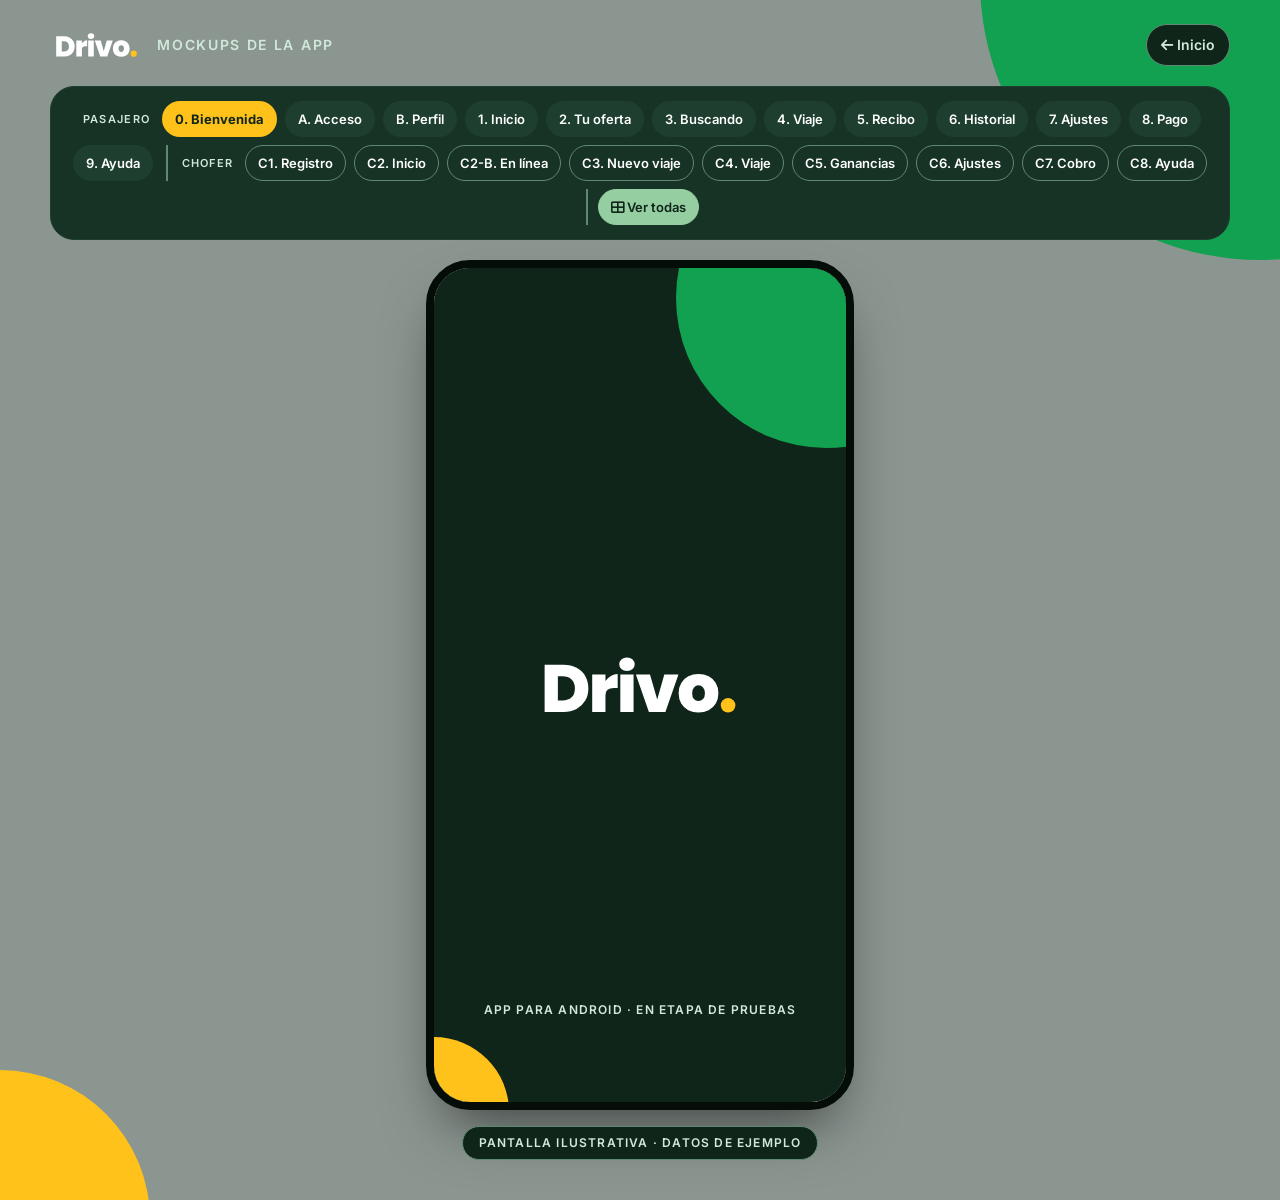
==== commit 6fe6e822: "Fondo de la página de pantallas más claro (#10251a7a)" ====
--- a/mockups.html
+++ b/mockups.html
@@ -82,7 +82,7 @@
         :focus-visible { outline: 3px solid var(--drivo-brand-green); outline-offset: 2px; border-radius: 8px; }
 
         body {
-            background-color: var(--drivo-brand-night); color: var(--drivo-neutral-0);
+            background-color: #10251a7a; color: var(--drivo-neutral-0);
             display: flex; flex-direction: column; justify-content: center; align-items: center;
             min-height: 100vh; padding: 24px 16px 40px; position: relative; overflow-x: hidden;
         }
